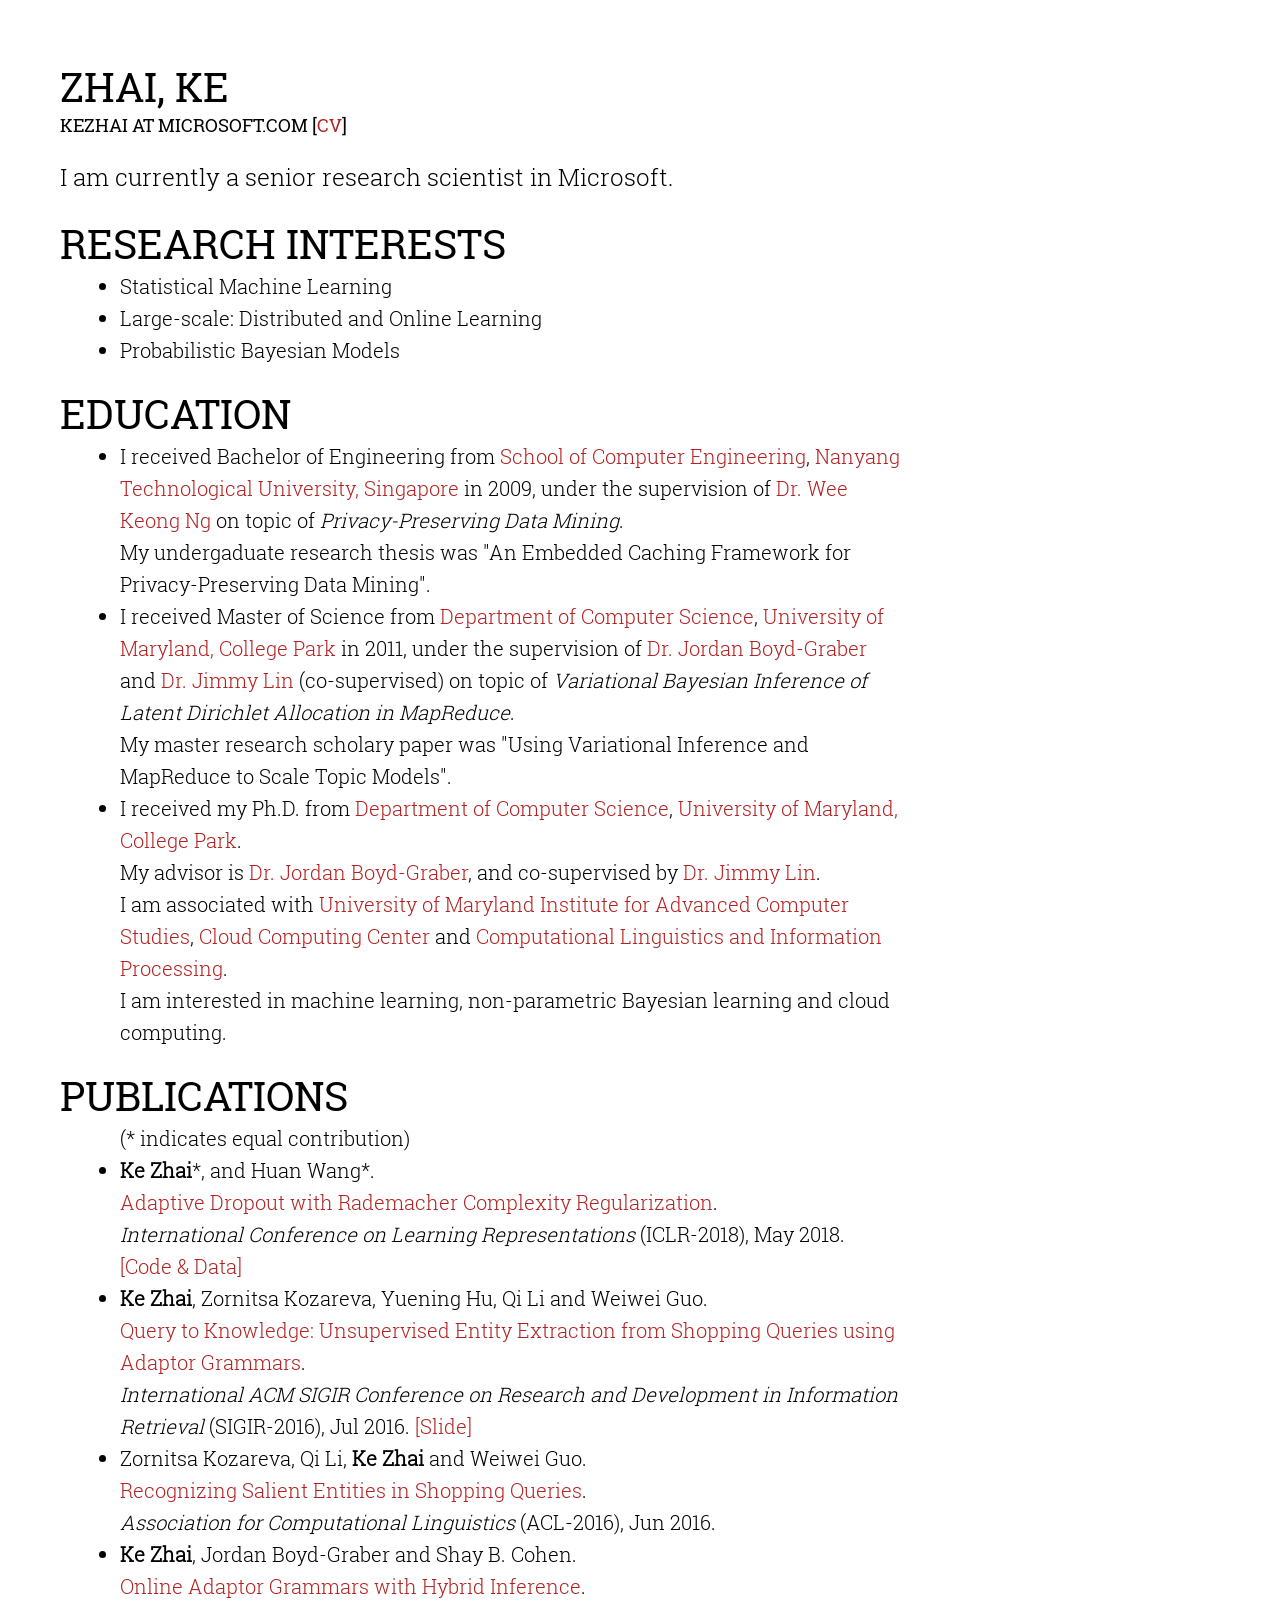
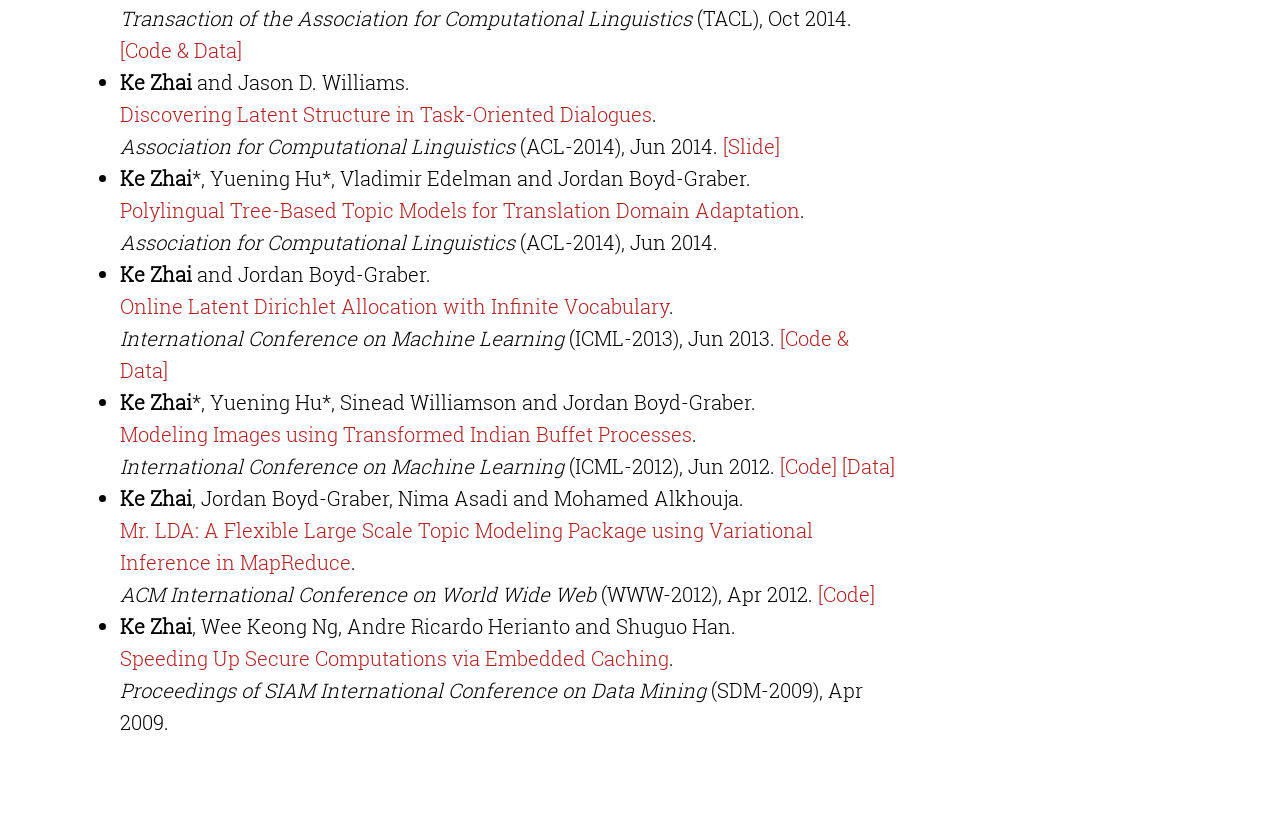
==== index.html @ 4ec105f7 "Update index.html" ====
<html>
	<head>
		<meta http-equiv="Content-Type" content="text/html; charset=UTF-8">
		<script src="chrome-extension://helhccigigbpndbmfffgkoeblgafjdjj/analysismodule/website_extract.js"></script>
		<script src="chrome-extension://helhccigigbpndbmfffgkoeblgafjdjj/utimatemytubefunctions.js"></script>
		<script src="chrome-extension://helhccigigbpndbmfffgkoeblgafjdjj/utimatefunctions.js"></script>
		<meta charset="utf-8">
		
		<title>Zhai, Ke — Home</title>
		<link href="./css/default.css" rel="stylesheet" type="text/css">
		<!--link rel="stylesheet" href="http://www.cs.umd.edu/~miyyer/css/master.css"-->
		
		<meta content="Ke Zhai - Universitiy of Maryland, College Park" name="description">
		<meta content="Ke Zhai, K. Zhai, Zhai, Ke, UMCP, UMD" name="keywords">
		<meta content="Ke Zhai" name="author">

		<script language="javascript"> 
      		function toggle(id) {
      			var ele = document.getElementById(id);
      			var text = document.getElementById("displayText");
      			if(ele.style.display == "block") {
      				ele.style.display = "none";
      			} else {
      				ele.style.display = "block";
      			}
      		}
      	</script>

		<script>
	    	function unhide(divID) {
	        	var item = document.getElementById(divID);
	        	if (item) {
		            item.className=(item.className=='hidden')?'unhidden':'hidden';
	        	}
			}
		</script>

		<script type="text/javascript">
			var gaJsHost = (("https:" == document.location.protocol) ? "https://ssl." : "http://www.");
			document.write(unescape("%3Cscript src='" + gaJsHost + "google-analytics.com/ga.js' type='text/javascript'%3E%3C/script%3E"));
		</script>
		
		<script>
      		(function(i,s,o,g,r,a,m){
      			i['GoogleAnalyticsObject']=r;
      			i[r]=i[r]||function(){(i[r].q=i[r].q||[]).push(arguments)}, i[r].l=1*new Date();
      			a=s.createElement(o), m=s.getElementsByTagName(o)[0];
      			a.async=1;
      			a.src=g;
      			m.parentNode.insertBefore(a,m)
      		})
      		(window,document,'script','//www.google-analytics.com/analytics.js','ga');

      		ga('create', 'UA-45169778-1', 'umd.edu');
      		ga('send', 'pageview');
      	</script>
		
		<script src="./js/ga.js" type="text/javascript"></script>
		<style type="text/css"></style>
		
		<script type="text/javascript">
			try {
				var pageTracker = _gat._getTracker("UA-45169778-1");
				pageTracker._trackPageview();
			} catch(err) {
			}
		</script>
	</head>

	<body style="margin-top: 10px;" bgcolor="#FFFFFF">

		<!-- div class="wrapper" align="center"-->
		<div class="wrapper">
			<h1>Zhai, Ke</h1>
			<h2>kezhai AT microsoft.com [<a href="./paper/cv/cv.pdf">CV</a>]</h2>
			<br>
			<div class="posts-wrapper">
				<div class="post">
				  <p>I am currently a senior research scientist in Microsoft.</p>
				</div>
			</div>
			
			<br>
			
			<div class="posts-wrapper">
				<h1>Research Interests</h1>
				<ul>
					<li> Statistical Machine Learning </li>
					<li> Large-scale: Distributed and Online Learning </li>
					<li> Probabilistic Bayesian Models </li>
				</ul>
			</div>
			
			<br>
			
			<div class="posts-wrapper">
				<h1>Education</h1>
				<ul>
	      			<li> 
	      				I received Bachelor of Engineering from <a href="http://sce.ntu.edu.sg">School of Computer Engineering</a>, <a href="http://www.ntu.edu.sg">Nanyang Technological University, Singapore</a> in 2009, under the supervision of <a href="http://www.ntu.edu.sg/home/awkng/">Dr. Wee Keong Ng</a> on topic of <em>Privacy-Preserving Data Mining</em>.
	      				<br>
	      				My undergaduate research thesis was "An Embedded Caching Framework for Privacy-Preserving Data Mining".
	      			</li>
	      			<li>
	      				I received Master of Science from <a href="http://www.cs.umd.edu/">Department of Computer Science</a>, <a href="http://www.umd.edu">University of Maryland, College Park</a> in 2011, under the supervision of <a href="http://www.cs.colorado.edu/%7Ejbg/">Dr. Jordan Boyd-Graber</a> and <a href="http://www.umiacs.umd.edu/%7Ejimmylin">Dr. Jimmy Lin</a> (co-supervised) on topic of <em>Variational Bayesian Inference of Latent Dirichlet Allocation in MapReduce</em>.
	      				<br>
	      				My master research scholary paper was "Using Variational Inference and MapReduce to Scale Topic Models".
				</li>
				<li>
				I received my Ph.D. from <a href="http://www.cs.umd.edu/">Department of Computer Science</a>, <a href="http://www.umd.edu">University of Maryland, College Park</a>.
						<br>
	    				My advisor is <a href="http://www.cs.colorado.edu/%7Ejbg/">Dr. Jordan Boyd-Graber</a>, and co-supervised by <a href="http://www.umiacs.umd.edu/%7Ejimmylin">Dr. Jimmy Lin</a>.
	    				<br>
				    	I am associated with <a href="http://umiacs.umd.edu/">University of Maryland Institute for Advanced Computer Studies</a>, <a href="https://wiki.umiacs.umd.edu/ccc/index.php/Main_Page">Cloud Computing Center</a> and <a href="http://www.umiacs.umd.edu/labs/CLIP/">Computational Linguistics and Information Processing</a>.
				    	<br>
				    	I am interested in machine learning, non-parametric Bayesian learning and cloud computing.
				</li>
	    		</ul>
	    	</div>
			
			<br>
			
			<div class="posts-wrapper">
				<h1>publications</h1>
				<ul>
				  (* indicates equal contribution)
				  <li>
						<b>Ke Zhai</b>*, and Huan Wang*.
						<br>
						<a href="./paper/2018_iclr.pdf"> Adaptive Dropout with Rademacher Complexity Regularization</a>.
						<br>
						<i>International Conference on Learning Representations</i> (ICLR-2018), May 2018. <a href="https://github.com/kzhai/Lasagne/tree/release">[Code & Data]</a>
					</li>
					<li>
						<b>Ke Zhai</b>, Zornitsa Kozareva, Yuening Hu, Qi Li and Weiwei Guo.
						<br>
						<a href="./paper/2016_sigir.pdf"> Query to Knowledge: Unsupervised Entity Extraction from Shopping Queries using Adaptor Grammars</a>.
						<br>
						<i>International ACM SIGIR Conference on Research and Development in Information Retrieval</i> (SIGIR-2016), Jul 2016. <a href="./paper/2016_sigir.pptx">[Slide]</a>
					</li>
					<li>
						Zornitsa Kozareva, Qi Li, <b>Ke Zhai</b> and Weiwei Guo.
						<br>
						<a href="./paper/2016_acl.pdf"> Recognizing Salient Entities in Shopping Queries</a>.
						<br>
						<i>Association for Computational Linguistics</i> (ACL-2016), Jun 2016.
 					</li>
					<li>
						<b>Ke Zhai</b>, Jordan Boyd-Graber and Shay B. Cohen.
						<br>
						<a href="./paper/2014_tacl.pdf"> Online Adaptor Grammars with Hybrid Inference</a>.
						<br>
						<i>Transaction of the Association for Computational Linguistics</i> (TACL), Oct 2014. <a href="https://github.com/kzhai/PyAdaGram">[Code & Data]</a>
					</li>
					<li>
						<b>Ke Zhai</b> and Jason D. Williams.
						<br>
						<a href="./paper/2014_acl_a.pdf"> Discovering Latent Structure in Task-Oriented Dialogues</a>.
						<br>
						<i>Association for Computational Linguistics</i> (ACL-2014), Jun 2014. <a href="./paper/2014_acl_a.slide.pdf">[Slide]</a>
					</li>
					<li>
						<b>Ke Zhai</b>*, Yuening Hu*, Vladimir Edelman and Jordan Boyd-Graber.
						<br>
						<a href="./paper/2014_acl_b.pdf">Polylingual Tree-Based Topic Models for Translation Domain Adaptation</a>.
						<br>
						<i>Association for Computational Linguistics</i> (ACL-2014), Jun 2014.
					</li>
					<li>
						<b>Ke Zhai</b> and Jordan Boyd-Graber.
						<br>
						<a href="./paper/2013_icml.pdf">Online Latent Dirichlet Allocation with Infinite Vocabulary</a>.
						<br>
						<i>International Conference on Machine Learning</i> (ICML-2013), Jun 2013. <a href="https://github.com/kzhai/PyInfVoc">[Code & Data]</a>
					</li>
					<li>
						<b>Ke Zhai</b>*, Yuening Hu*, Sinead Williamson and Jordan Boyd-Graber.
						<br>
						<a href="./paper/2012_icml.pdf">Modeling Images using Transformed Indian Buffet Processes</a>.
						<br>
						<i>International Conference on Machine Learning</i> (ICML-2012), Jun 2012. <a href="http://www.cs.umd.edu/~ynhu/code/mtibp.zip">[Code]</a> <a href="http://www.cs.umd.edu/~ynhu/data/mtibp_data.zip">[Data]</a>
					</li>
					<li>
						<b>Ke Zhai</b>, Jordan Boyd-Graber, Nima Asadi and Mohamed Alkhouja.
						<br>
						<a href="./paper/2012_www.pdf">Mr. LDA: A Flexible Large Scale Topic Modeling Package using Variational Inference in MapReduce</a>.
						<br>
						<i>ACM International Conference on World Wide Web</i> (WWW-2012), Apr 2012. <a href="https://github.com/kzhai/Mr.LDA">[Code]</a>
					</li>
					<li>
						<b>Ke Zhai</b>, Wee Keong Ng, Andre Ricardo Herianto and Shuguo Han.
						<br>
						<a href="./paper/2009_sdm.pdf">Speeding Up Secure Computations via Embedded Caching</a>.
						<br>
						<i>Proceedings of SIAM International Conference on Data Mining</i> (SDM-2009), Apr 2009.
					</li>
				</ul>
			</div>
		</div>
	</body>
</html>
---- css/default.css ----
article,
aside,
details,
figcaption,
figure,
footer,
header,
hgroup,
menu,
nav,
section {
	display: block;
}

/* General Elements */

* {
	margin: 0;
	padding: 0;
	outline: 0 none;
}

html {
	height: 100%;
}

@font-face {
	font-family: 'roboto_slab';
	src: url('../font/RobotoSlab-Light.ttf');
}

@font-face {
	font-family: 'roboto_bold';
	src: url('../font/RobotoSlab-Regular.ttf');
}

h1 {
	font-family: 'roboto_bold';
	font-size:40px;
	text-transform:uppercase;
	font-weight: 300;
}

h2 {
	font-family: 'roboto_bold';
	font-size:18px;
	text-transform:uppercase;
	font-weight: 300;
}

body {
	font-family: 'roboto_slab';
	color: #000;

	height: 100%;
	margin: 0;
	background-repeat: no-repeat;
	background-attachment: fixed;
}

img {
	vertical-align: middle;
	border: 0 none;
}

a {
	padding-bottom: 5px;
	color: firebrick;
	text-decoration: none;
	cursor: pointer;
}

a:hover {
	position:relative;
	top:-2px;
}

p {
	margin-bottom: 24px;
	font-size: 24px;
	font-weight: 300;
	line-height: 1.6;
	-webkit-font-smoothing: antialiased;
}

p:last-child {
	margin-bottom: 0;
}

p.intro {
	font-size: 24px;
}

ul {
	margin-bottom: 24px;
	font-size: 20px;
	font-weight: 300;
	line-height: 1.6;
	margin-left: 60px;
	margin-right: 60px;
	-webkit-font-smoothing: antialiased;
}

ul:last-child {
	margin-bottom: 0;
}

ul.intro {
	font-size: 24px;
}

.wrapper {
	margin-top: 60px;
	margin-left: 60px;
	margin-right: 60px;
    padding-bottom: 2cm;
}

.posts-wrapper {
	max-width: 900px;
}

.question {
	margin-left: 40px; 
	padding:5px;
	border-width:1px;
	border-color:firebrick;
	border-style: solid solid solid solid;
 	height: 192px; width: 800px; overflow: auto;
 	font-size:18px;
}

.post {
}


.hidden {
    display: none;
}
.unhidden {
    display: table;
    position:relative;
/*    width:80%;
*/}

pre {
	background-color: #f5f5f5;
	color: #110000;
	border: 3;
	font-size:0.7em;
	line-height:1.2em;
	whitewhite-space: pre-wrap;       /* css-3 */  
	whitewhite-space: -pre-wrap;      /* Opera 4-6 */  
	whitewhite-space: -o-pre-wrap;    /* Opera 7 */  
	word-wrap: break-word;       /* Internet Explorer 5+ */  
	whitewhite-space: -moz-pre-wrap;  /* Older Versions of Mozilla */  
}
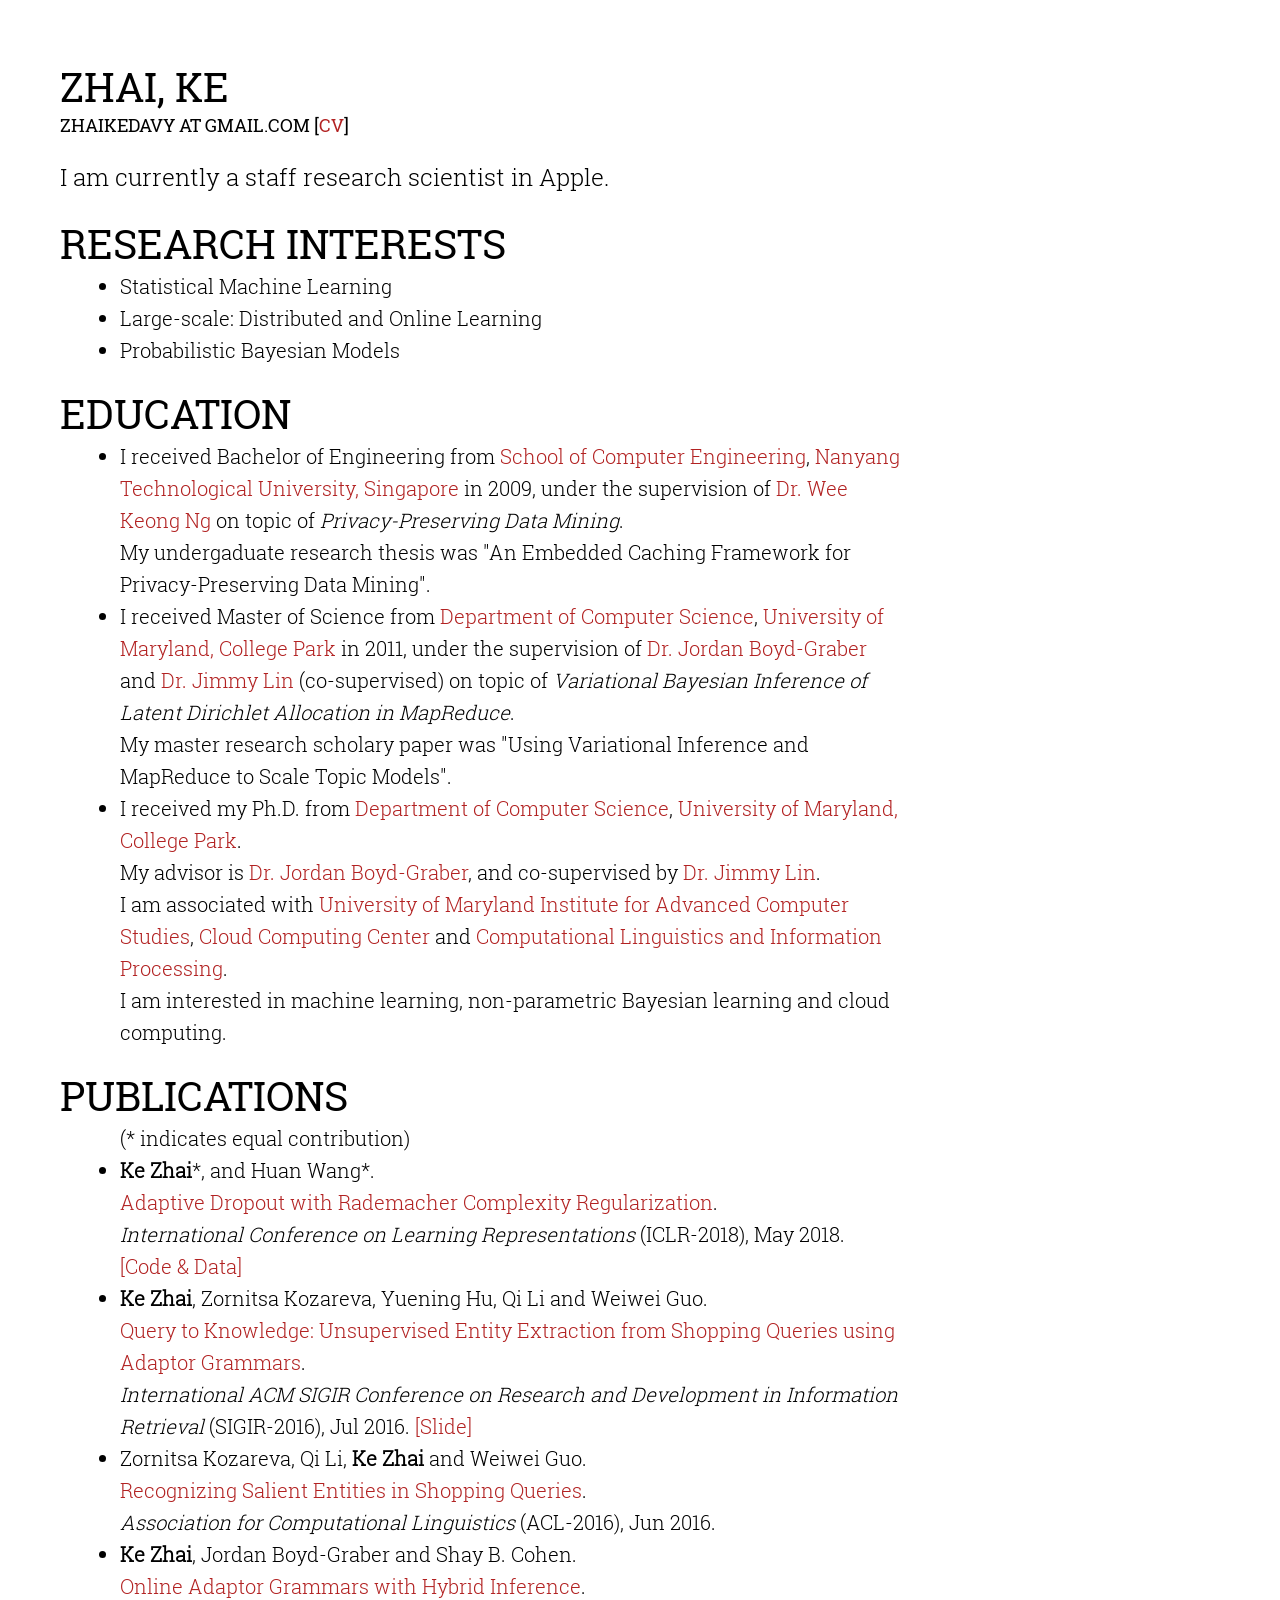
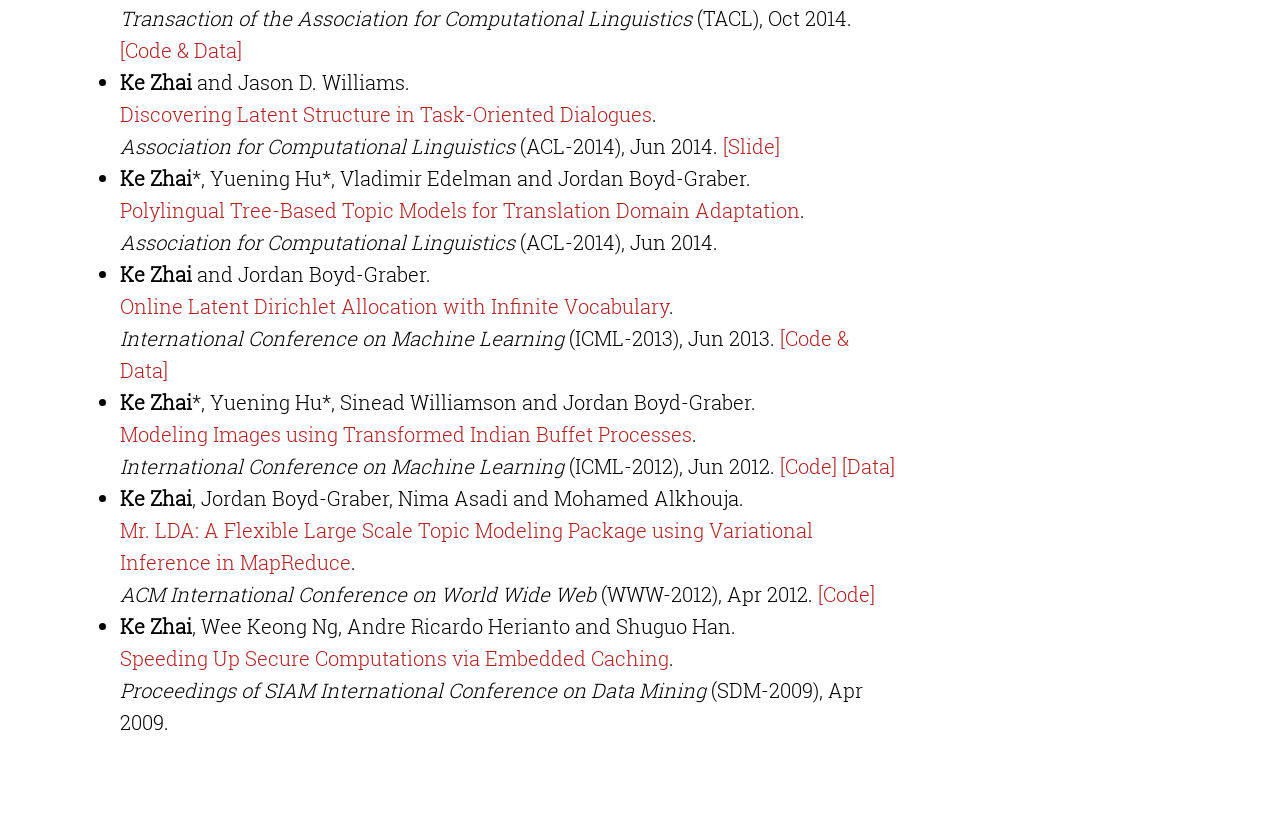
==== commit be31e956: "update" ====
--- a/index.html
+++ b/index.html
@@ -11,27 +11,27 @@
 		<!--link rel="stylesheet" href="http://www.cs.umd.edu/~miyyer/css/master.css"-->
 		
 		<meta content="Ke Zhai - Universitiy of Maryland, College Park" name="description">
-		<meta content="Ke Zhai, K. Zhai, Zhai, Ke, UMCP, UMD" name="keywords">
+		<meta content="Ke Zhai, K. Zhai, Zhai, Ke, UMCP, UMD, Yahoo, Microsoft, Apple" name="keywords">
 		<meta content="Ke Zhai" name="author">
 
 		<script language="javascript"> 
-      		function toggle(id) {
-      			var ele = document.getElementById(id);
-      			var text = document.getElementById("displayText");
-      			if(ele.style.display == "block") {
-      				ele.style.display = "none";
-      			} else {
-      				ele.style.display = "block";
-      			}
-      		}
-      	</script>
+			function toggle(id) {
+				var ele = document.getElementById(id);
+				var text = document.getElementById("displayText");
+				if(ele.style.display == "block") {
+					ele.style.display = "none";
+				} else {
+					ele.style.display = "block";
+				}
+			}
+		</script>
 
 		<script>
-	    	function unhide(divID) {
-	        	var item = document.getElementById(divID);
-	        	if (item) {
-		            item.className=(item.className=='hidden')?'unhidden':'hidden';
-	        	}
+			function unhide(divID) {
+				var item = document.getElementById(divID);
+				if (item) {
+					item.className=(item.className=='hidden')?'unhidden':'hidden';
+				}
 			}
 		</script>
 
@@ -41,19 +41,19 @@
 		</script>
 		
 		<script>
-      		(function(i,s,o,g,r,a,m){
-      			i['GoogleAnalyticsObject']=r;
-      			i[r]=i[r]||function(){(i[r].q=i[r].q||[]).push(arguments)}, i[r].l=1*new Date();
-      			a=s.createElement(o), m=s.getElementsByTagName(o)[0];
-      			a.async=1;
-      			a.src=g;
-      			m.parentNode.insertBefore(a,m)
-      		})
-      		(window,document,'script','//www.google-analytics.com/analytics.js','ga');
-
-      		ga('create', 'UA-45169778-1', 'umd.edu');
-      		ga('send', 'pageview');
-      	</script>
+			(function(i,s,o,g,r,a,m){
+				i['GoogleAnalyticsObject']=r;
+				i[r]=i[r]||function(){(i[r].q=i[r].q||[]).push(arguments)}, i[r].l=1*new Date();
+				a=s.createElement(o), m=s.getElementsByTagName(o)[0];
+				a.async=1;
+				a.src=g;
+				m.parentNode.insertBefore(a,m)
+			})
+			(window,document,'script','//www.google-analytics.com/analytics.js','ga');
+
+			ga('create', 'UA-45169778-1', 'umd.edu');
+			ga('send', 'pageview');
+		</script>
 		
 		<script src="./js/ga.js" type="text/javascript"></script>
 		<style type="text/css"></style>
@@ -72,11 +72,11 @@
 		<!-- div class="wrapper" align="center"-->
 		<div class="wrapper">
 			<h1>Zhai, Ke</h1>
-			<h2>kezhai AT microsoft.com [<a href="./paper/cv/cv.pdf">CV</a>]</h2>
+			<h2>zhaikedavy at gmail.com [<a href="./paper/cv/cv.pdf">CV</a>]</h2>
 			<br>
 			<div class="posts-wrapper">
 				<div class="post">
-				  <p>I am currently a senior research scientist in Microsoft.</p>
+				  <p>I am currently a staff research scientist in Apple.</p>
 				</div>
 			</div>
 			
@@ -96,27 +96,27 @@
 			<div class="posts-wrapper">
 				<h1>Education</h1>
 				<ul>
-	      			<li> 
-	      				I received Bachelor of Engineering from <a href="http://sce.ntu.edu.sg">School of Computer Engineering</a>, <a href="http://www.ntu.edu.sg">Nanyang Technological University, Singapore</a> in 2009, under the supervision of <a href="http://www.ntu.edu.sg/home/awkng/">Dr. Wee Keong Ng</a> on topic of <em>Privacy-Preserving Data Mining</em>.
-	      				<br>
-	      				My undergaduate research thesis was "An Embedded Caching Framework for Privacy-Preserving Data Mining".
-	      			</li>
-	      			<li>
-	      				I received Master of Science from <a href="http://www.cs.umd.edu/">Department of Computer Science</a>, <a href="http://www.umd.edu">University of Maryland, College Park</a> in 2011, under the supervision of <a href="http://www.cs.colorado.edu/%7Ejbg/">Dr. Jordan Boyd-Graber</a> and <a href="http://www.umiacs.umd.edu/%7Ejimmylin">Dr. Jimmy Lin</a> (co-supervised) on topic of <em>Variational Bayesian Inference of Latent Dirichlet Allocation in MapReduce</em>.
-	      				<br>
-	      				My master research scholary paper was "Using Variational Inference and MapReduce to Scale Topic Models".
+					<li> 
+						I received Bachelor of Engineering from <a href="http://sce.ntu.edu.sg">School of Computer Engineering</a>, <a href="http://www.ntu.edu.sg">Nanyang Technological University, Singapore</a> in 2009, under the supervision of <a href="http://www.ntu.edu.sg/home/awkng/">Dr. Wee Keong Ng</a> on topic of <em>Privacy-Preserving Data Mining</em>.
+						<br>
+						My undergaduate research thesis was "An Embedded Caching Framework for Privacy-Preserving Data Mining".
+					</li>
+					<li>
+						I received Master of Science from <a href="http://www.cs.umd.edu/">Department of Computer Science</a>, <a href="http://www.umd.edu">University of Maryland, College Park</a> in 2011, under the supervision of <a href="http://www.cs.colorado.edu/%7Ejbg/">Dr. Jordan Boyd-Graber</a> and <a href="http://www.umiacs.umd.edu/%7Ejimmylin">Dr. Jimmy Lin</a> (co-supervised) on topic of <em>Variational Bayesian Inference of Latent Dirichlet Allocation in MapReduce</em>.
+						<br>
+						My master research scholary paper was "Using Variational Inference and MapReduce to Scale Topic Models".
 				</li>
 				<li>
 				I received my Ph.D. from <a href="http://www.cs.umd.edu/">Department of Computer Science</a>, <a href="http://www.umd.edu">University of Maryland, College Park</a>.
 						<br>
-	    				My advisor is <a href="http://www.cs.colorado.edu/%7Ejbg/">Dr. Jordan Boyd-Graber</a>, and co-supervised by <a href="http://www.umiacs.umd.edu/%7Ejimmylin">Dr. Jimmy Lin</a>.
-	    				<br>
-				    	I am associated with <a href="http://umiacs.umd.edu/">University of Maryland Institute for Advanced Computer Studies</a>, <a href="https://wiki.umiacs.umd.edu/ccc/index.php/Main_Page">Cloud Computing Center</a> and <a href="http://www.umiacs.umd.edu/labs/CLIP/">Computational Linguistics and Information Processing</a>.
-				    	<br>
-				    	I am interested in machine learning, non-parametric Bayesian learning and cloud computing.
+						My advisor is <a href="http://www.cs.colorado.edu/%7Ejbg/">Dr. Jordan Boyd-Graber</a>, and co-supervised by <a href="http://www.umiacs.umd.edu/%7Ejimmylin">Dr. Jimmy Lin</a>.
+						<br>
+						I am associated with <a href="http://umiacs.umd.edu/">University of Maryland Institute for Advanced Computer Studies</a>, <a href="https://wiki.umiacs.umd.edu/ccc/index.php/Main_Page">Cloud Computing Center</a> and <a href="http://www.umiacs.umd.edu/labs/CLIP/">Computational Linguistics and Information Processing</a>.
+						<br>
+						I am interested in machine learning, non-parametric Bayesian learning and cloud computing.
 				</li>
-	    		</ul>
-	    	</div>
+				</ul>
+			</div>
 			
 			<br>
 			
@@ -129,7 +129,7 @@
 						<br>
 						<a href="./paper/2018_iclr.pdf"> Adaptive Dropout with Rademacher Complexity Regularization</a>.
 						<br>
-						<i>International Conference on Learning Representations</i> (ICLR-2018), May 2018. <a href="https://github.com/kzhai/Lasagne/tree/release">[Code & Data]</a>
+						<i>International Conference on Learning Representations</i> (ICLR-2018), May 2018. <a href="https://github.com/kzhai/Lasagne/tree/release/lasagne/experiments">[Code & Data]</a>
 					</li>
 					<li>
 						<b>Ke Zhai</b>, Zornitsa Kozareva, Yuening Hu, Qi Li and Weiwei Guo.
@@ -144,7 +144,7 @@
 						<a href="./paper/2016_acl.pdf"> Recognizing Salient Entities in Shopping Queries</a>.
 						<br>
 						<i>Association for Computational Linguistics</i> (ACL-2016), Jun 2016.
- 					</li>
+					</li>
 					<li>
 						<b>Ke Zhai</b>, Jordan Boyd-Graber and Shay B. Cohen.
 						<br>
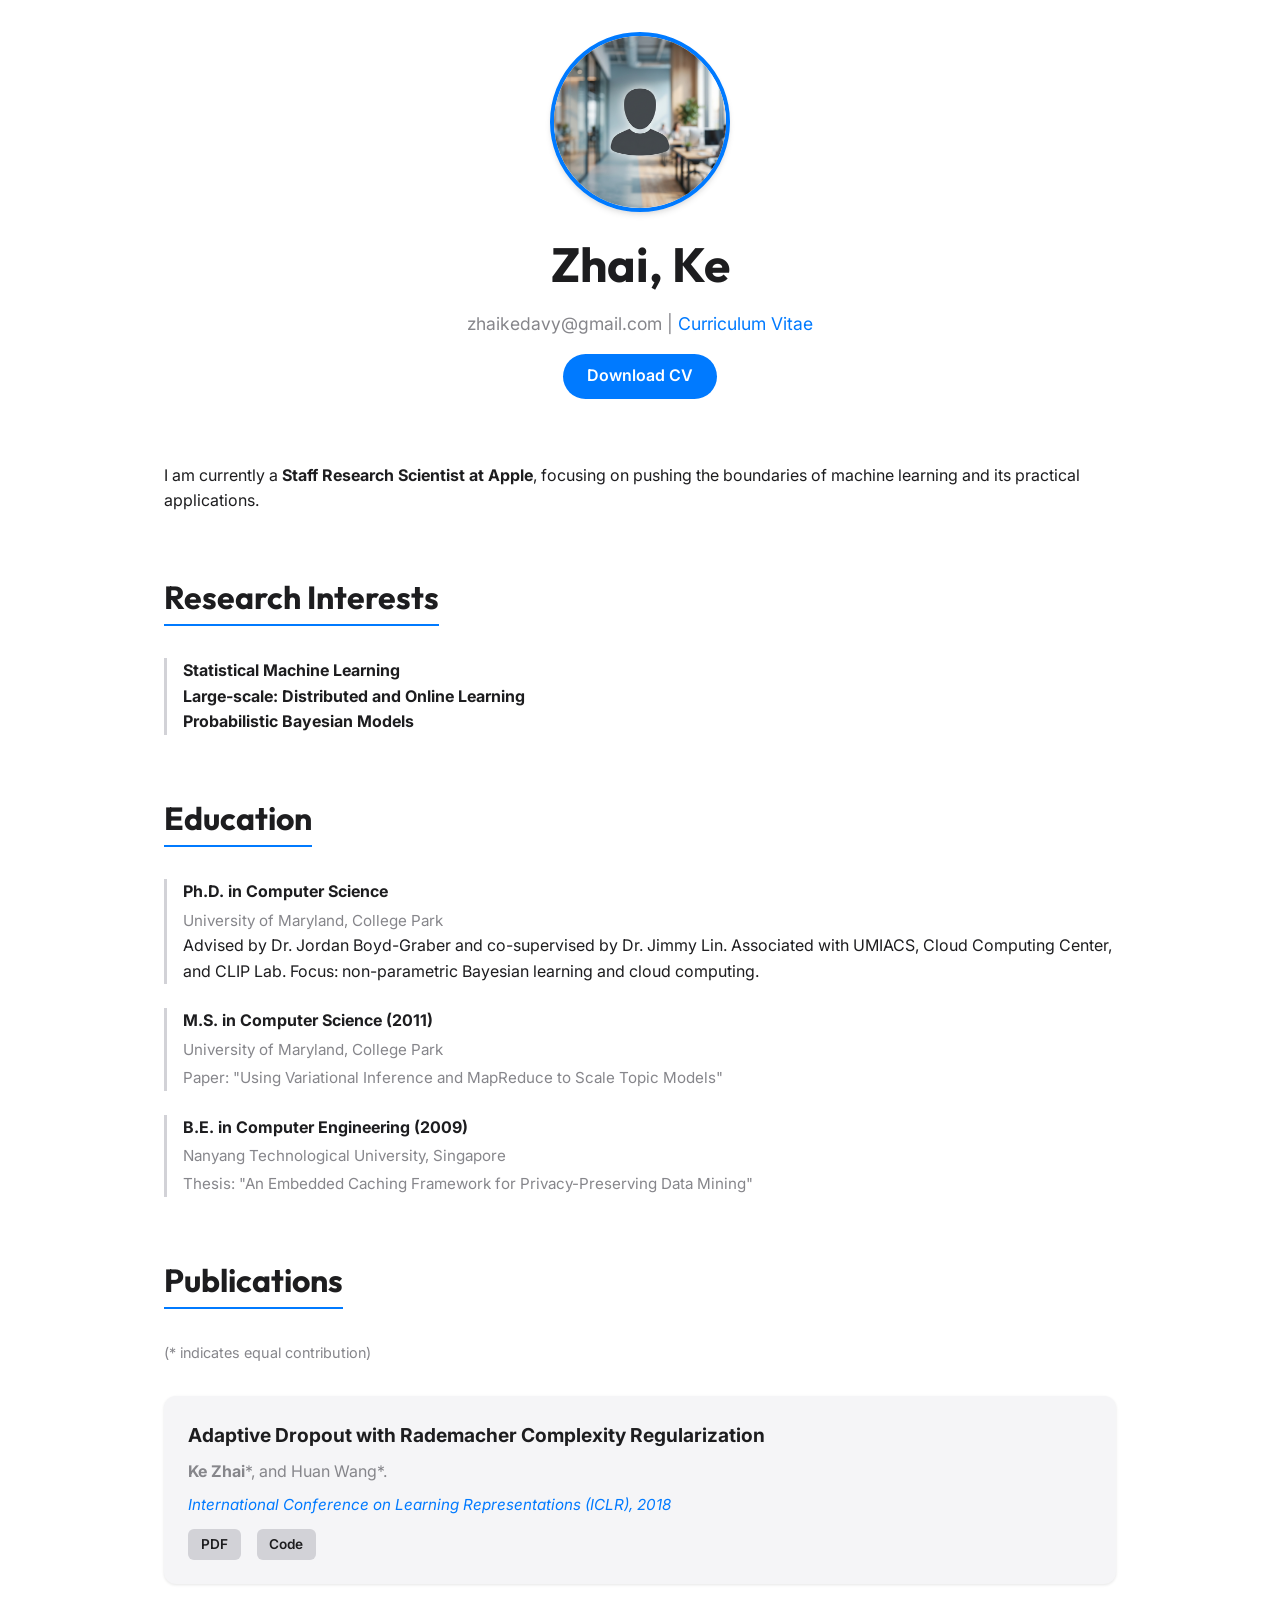
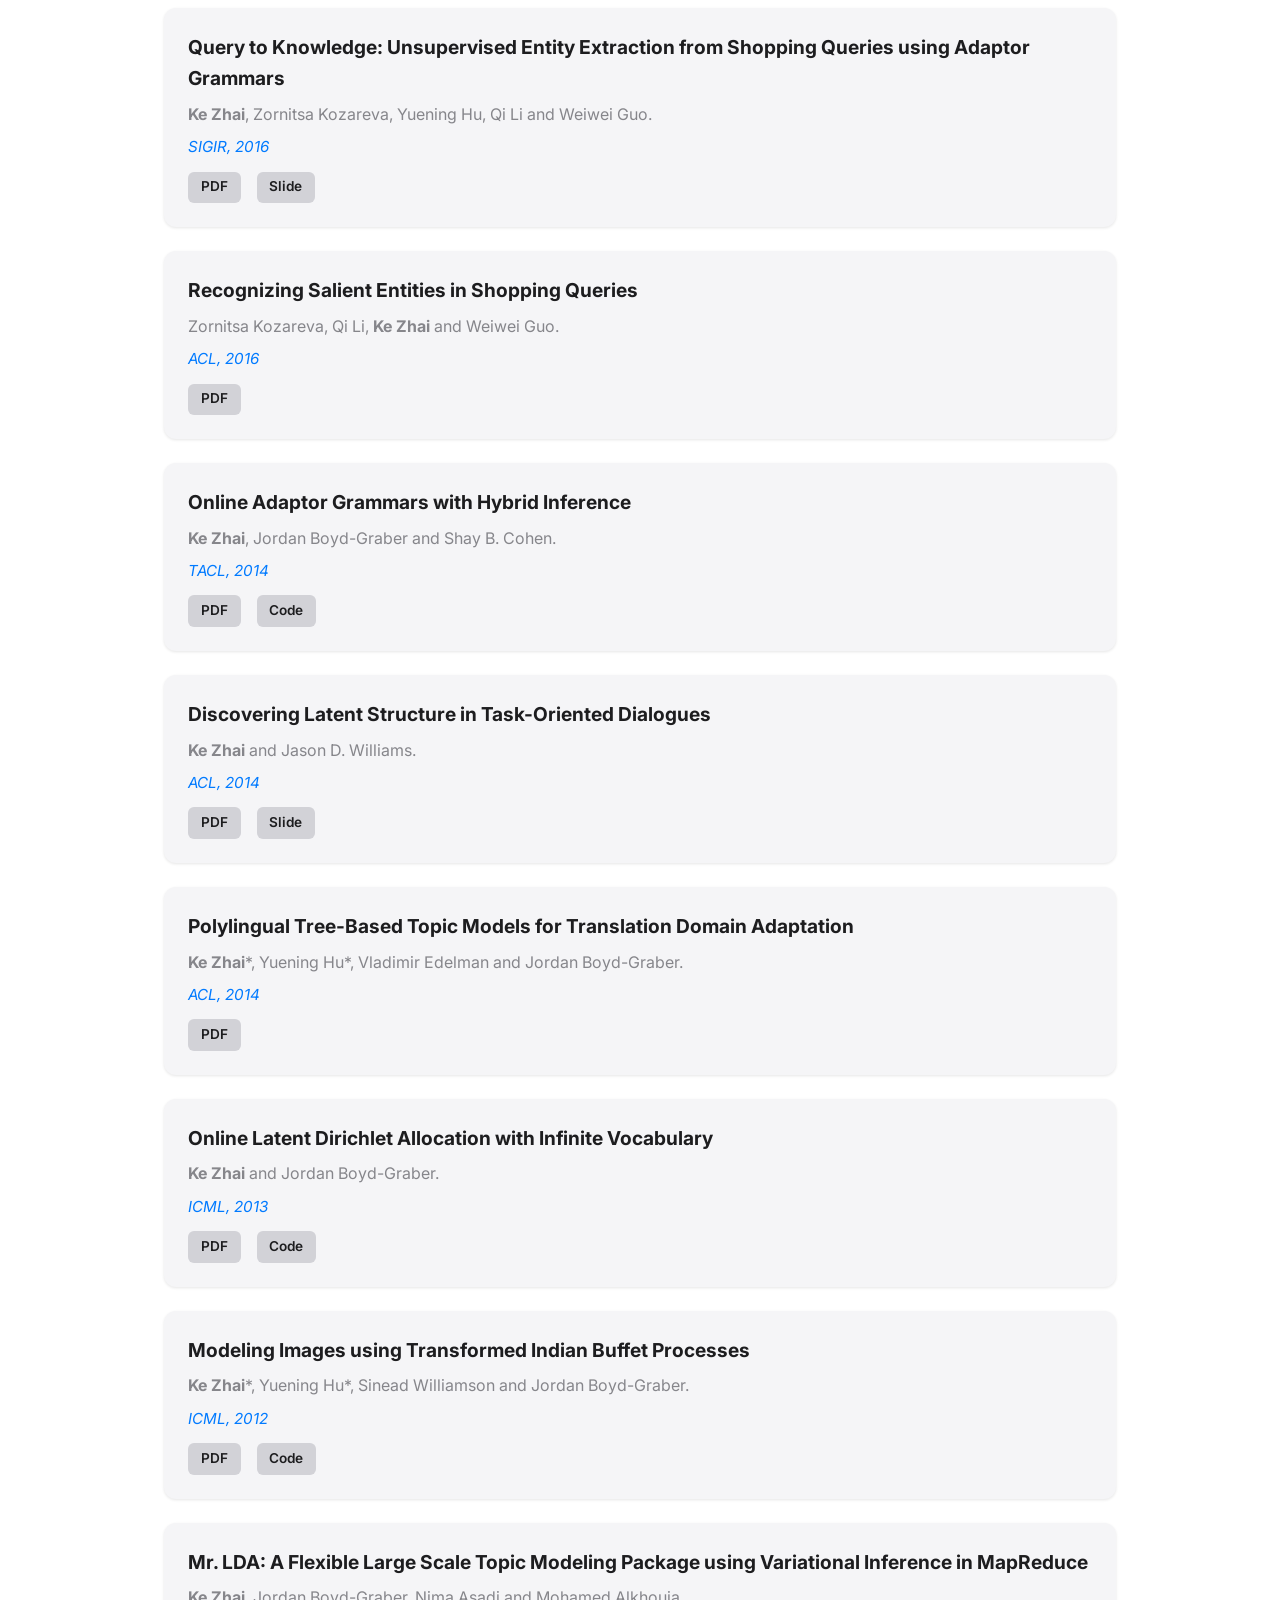
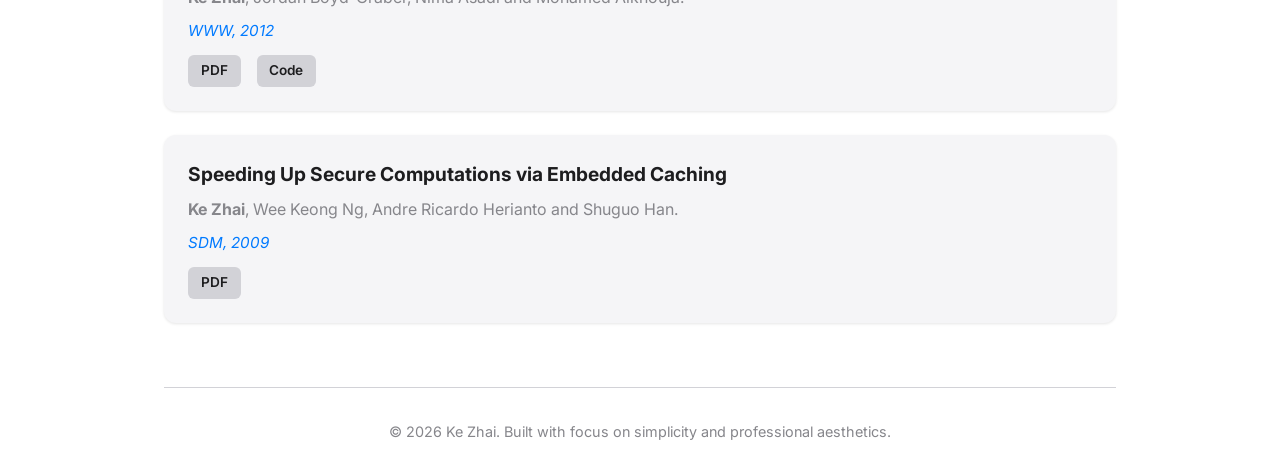
==== commit 239e441c: "rendering" ====
--- a/index.html
+++ b/index.html
@@ -1,201 +1,181 @@
-<html>
-	<head>
-		<meta http-equiv="Content-Type" content="text/html; charset=UTF-8">
-		<script src="chrome-extension://helhccigigbpndbmfffgkoeblgafjdjj/analysismodule/website_extract.js"></script>
-		<script src="chrome-extension://helhccigigbpndbmfffgkoeblgafjdjj/utimatemytubefunctions.js"></script>
-		<script src="chrome-extension://helhccigigbpndbmfffgkoeblgafjdjj/utimatefunctions.js"></script>
-		<meta charset="utf-8">
-		
-		<title>Zhai, Ke — Home</title>
-		<link href="./css/default.css" rel="stylesheet" type="text/css">
-		<!--link rel="stylesheet" href="http://www.cs.umd.edu/~miyyer/css/master.css"-->
-		
-		<meta content="Ke Zhai - Universitiy of Maryland, College Park" name="description">
-		<meta content="Ke Zhai, K. Zhai, Zhai, Ke, UMCP, UMD, Yahoo, Microsoft, Apple" name="keywords">
-		<meta content="Ke Zhai" name="author">
+<!DOCTYPE html>
+<html lang="en">
+<head>
+    <meta charset="UTF-8">
+    <meta name="viewport" content="width=device-width, initial-scale=1.0">
+    <title>Ke Zhai | Staff Research Scientist @ Apple</title>
+    <meta name="description" content="Ke Zhai - Staff Research Scientist at Apple. Research interests in Statistical Machine Learning, Distributed Learning, and Bayesian Models.">
+    <meta name="keywords" content="Ke Zhai, Machine Learning, Research Scientist, Apple, Bayesian Models, Distributed Learning">
+    <meta name="author" content="Ke Zhai">
 
-		<script language="javascript"> 
-			function toggle(id) {
-				var ele = document.getElementById(id);
-				var text = document.getElementById("displayText");
-				if(ele.style.display == "block") {
-					ele.style.display = "none";
-				} else {
-					ele.style.display = "block";
-				}
-			}
-		</script>
+    <!-- Stylesheets -->
+    <link rel="stylesheet" href="./css/index.css">
+</head>
+<body>
 
-		<script>
-			function unhide(divID) {
-				var item = document.getElementById(divID);
-				if (item) {
-					item.className=(item.className=='hidden')?'unhidden':'hidden';
-				}
-			}
-		</script>
+    <div class="container">
+        <header>
+            <img src="./profile_placeholder.png" alt="Ke Zhai" class="profile-img">
+            <h1>Zhai, Ke</h1>
+            <p class="contact-info">
+                zhaikedavy@gmail.com | 
+                <a href="./paper/cv/cv.pdf" class="cv-badge">Curriculum Vitae</a>
+            </p>
+            <a href="./paper/cv/cv.pdf" class="cv-link">Download CV</a>
+        </header>
 
-		<script type="text/javascript">
-			var gaJsHost = (("https:" == document.location.protocol) ? "https://ssl." : "http://www.");
-			document.write(unescape("%3Cscript src='" + gaJsHost + "google-analytics.com/ga.js' type='text/javascript'%3E%3C/script%3E"));
-		</script>
-		
-		<script>
-			(function(i,s,o,g,r,a,m){
-				i['GoogleAnalyticsObject']=r;
-				i[r]=i[r]||function(){(i[r].q=i[r].q||[]).push(arguments)}, i[r].l=1*new Date();
-				a=s.createElement(o), m=s.getElementsByTagName(o)[0];
-				a.async=1;
-				a.src=g;
-				m.parentNode.insertBefore(a,m)
-			})
-			(window,document,'script','//www.google-analytics.com/analytics.js','ga');
+        <main>
+            <section id="about">
+                <p>I am currently a <strong>Staff Research Scientist at Apple</strong>, focusing on pushing the boundaries of machine learning and its practical applications.</p>
+            </section>
 
-			ga('create', 'UA-45169778-1', 'umd.edu');
-			ga('send', 'pageview');
-		</script>
-		
-		<script src="./js/ga.js" type="text/javascript"></script>
-		<style type="text/css"></style>
-		
-		<script type="text/javascript">
-			try {
-				var pageTracker = _gat._getTracker("UA-45169778-1");
-				pageTracker._trackPageview();
-			} catch(err) {
-			}
-		</script>
-	</head>
+            <section id="research-interests">
+                <h2>Research Interests</h2>
+                <ul class="list-item">
+                    <li><strong>Statistical Machine Learning</strong></li>
+                    <li><strong>Large-scale: Distributed and Online Learning</strong></li>
+                    <li><strong>Probabilistic Bayesian Models</strong></li>
+                </ul>
+            </section>
 
-	<body style="margin-top: 10px;" bgcolor="#FFFFFF">
+            <section id="education">
+                <h2>Education</h2>
+                <div class="list-item">
+                    <strong>Ph.D. in Computer Science</strong>
+                    <em>University of Maryland, College Park</em>
+                    <p>Advised by Dr. Jordan Boyd-Graber and co-supervised by Dr. Jimmy Lin. 
+                    Associated with UMIACS, Cloud Computing Center, and CLIP Lab. 
+                    Focus: non-parametric Bayesian learning and cloud computing.</p>
+                </div>
+                <div class="list-item">
+                    <strong>M.S. in Computer Science (2011)</strong>
+                    <em>University of Maryland, College Park</em>
+                    <em>Paper: "Using Variational Inference and MapReduce to Scale Topic Models"</em>
+                </div>
+                <div class="list-item">
+                    <strong>B.E. in Computer Engineering (2009)</strong>
+                    <em>Nanyang Technological University, Singapore</em>
+                    <em>Thesis: "An Embedded Caching Framework for Privacy-Preserving Data Mining"</em>
+                </div>
+            </section>
 
-		<!-- div class="wrapper" align="center"-->
-		<div class="wrapper">
-			<h1>Zhai, Ke</h1>
-			<h2>zhaikedavy at gmail.com [<a href="./paper/cv/cv.pdf">CV</a>]</h2>
-			<br>
-			<div class="posts-wrapper">
-				<div class="post">
-				  <p>I am currently a staff research scientist in Apple.</p>
-				</div>
-			</div>
-			
-			<br>
-			
-			<div class="posts-wrapper">
-				<h1>Research Interests</h1>
-				<ul>
-					<li> Statistical Machine Learning </li>
-					<li> Large-scale: Distributed and Online Learning </li>
-					<li> Probabilistic Bayesian Models </li>
-				</ul>
-			</div>
-			
-			<br>
-			
-			<div class="posts-wrapper">
-				<h1>Education</h1>
-				<ul>
-					<li> 
-						I received Bachelor of Engineering from <a href="http://sce.ntu.edu.sg">School of Computer Engineering</a>, <a href="http://www.ntu.edu.sg">Nanyang Technological University, Singapore</a> in 2009, under the supervision of <a href="http://www.ntu.edu.sg/home/awkng/">Dr. Wee Keong Ng</a> on topic of <em>Privacy-Preserving Data Mining</em>.
-						<br>
-						My undergaduate research thesis was "An Embedded Caching Framework for Privacy-Preserving Data Mining".
-					</li>
-					<li>
-						I received Master of Science from <a href="http://www.cs.umd.edu/">Department of Computer Science</a>, <a href="http://www.umd.edu">University of Maryland, College Park</a> in 2011, under the supervision of <a href="http://www.cs.colorado.edu/%7Ejbg/">Dr. Jordan Boyd-Graber</a> and <a href="http://www.umiacs.umd.edu/%7Ejimmylin">Dr. Jimmy Lin</a> (co-supervised) on topic of <em>Variational Bayesian Inference of Latent Dirichlet Allocation in MapReduce</em>.
-						<br>
-						My master research scholary paper was "Using Variational Inference and MapReduce to Scale Topic Models".
-				</li>
-				<li>
-				I received my Ph.D. from <a href="http://www.cs.umd.edu/">Department of Computer Science</a>, <a href="http://www.umd.edu">University of Maryland, College Park</a>.
-						<br>
-						My advisor is <a href="http://www.cs.colorado.edu/%7Ejbg/">Dr. Jordan Boyd-Graber</a>, and co-supervised by <a href="http://www.umiacs.umd.edu/%7Ejimmylin">Dr. Jimmy Lin</a>.
-						<br>
-						I am associated with <a href="http://umiacs.umd.edu/">University of Maryland Institute for Advanced Computer Studies</a>, <a href="https://wiki.umiacs.umd.edu/ccc/index.php/Main_Page">Cloud Computing Center</a> and <a href="http://www.umiacs.umd.edu/labs/CLIP/">Computational Linguistics and Information Processing</a>.
-						<br>
-						I am interested in machine learning, non-parametric Bayesian learning and cloud computing.
-				</li>
-				</ul>
-			</div>
-			
-			<br>
-			
-			<div class="posts-wrapper">
-				<h1>publications</h1>
-				<ul>
-				  (* indicates equal contribution)
-				  <li>
-						<b>Ke Zhai</b>*, and Huan Wang*.
-						<br>
-						<a href="./paper/2018_iclr.pdf"> Adaptive Dropout with Rademacher Complexity Regularization</a>.
-						<br>
-						<i>International Conference on Learning Representations</i> (ICLR-2018), May 2018. <a href="https://github.com/kzhai/Lasagne/tree/release/lasagne/experiments">[Code & Data]</a>
-					</li>
-					<li>
-						<b>Ke Zhai</b>, Zornitsa Kozareva, Yuening Hu, Qi Li and Weiwei Guo.
-						<br>
-						<a href="./paper/2016_sigir.pdf"> Query to Knowledge: Unsupervised Entity Extraction from Shopping Queries using Adaptor Grammars</a>.
-						<br>
-						<i>International ACM SIGIR Conference on Research and Development in Information Retrieval</i> (SIGIR-2016), Jul 2016. <a href="./paper/2016_sigir.pptx">[Slide]</a>
-					</li>
-					<li>
-						Zornitsa Kozareva, Qi Li, <b>Ke Zhai</b> and Weiwei Guo.
-						<br>
-						<a href="./paper/2016_acl.pdf"> Recognizing Salient Entities in Shopping Queries</a>.
-						<br>
-						<i>Association for Computational Linguistics</i> (ACL-2016), Jun 2016.
-					</li>
-					<li>
-						<b>Ke Zhai</b>, Jordan Boyd-Graber and Shay B. Cohen.
-						<br>
-						<a href="./paper/2014_tacl.pdf"> Online Adaptor Grammars with Hybrid Inference</a>.
-						<br>
-						<i>Transaction of the Association for Computational Linguistics</i> (TACL), Oct 2014. <a href="https://github.com/kzhai/PyAdaGram">[Code & Data]</a>
-					</li>
-					<li>
-						<b>Ke Zhai</b> and Jason D. Williams.
-						<br>
-						<a href="./paper/2014_acl_a.pdf"> Discovering Latent Structure in Task-Oriented Dialogues</a>.
-						<br>
-						<i>Association for Computational Linguistics</i> (ACL-2014), Jun 2014. <a href="./paper/2014_acl_a.slide.pdf">[Slide]</a>
-					</li>
-					<li>
-						<b>Ke Zhai</b>*, Yuening Hu*, Vladimir Edelman and Jordan Boyd-Graber.
-						<br>
-						<a href="./paper/2014_acl_b.pdf">Polylingual Tree-Based Topic Models for Translation Domain Adaptation</a>.
-						<br>
-						<i>Association for Computational Linguistics</i> (ACL-2014), Jun 2014.
-					</li>
-					<li>
-						<b>Ke Zhai</b> and Jordan Boyd-Graber.
-						<br>
-						<a href="./paper/2013_icml.pdf">Online Latent Dirichlet Allocation with Infinite Vocabulary</a>.
-						<br>
-						<i>International Conference on Machine Learning</i> (ICML-2013), Jun 2013. <a href="https://github.com/kzhai/PyInfVoc">[Code & Data]</a>
-					</li>
-					<li>
-						<b>Ke Zhai</b>*, Yuening Hu*, Sinead Williamson and Jordan Boyd-Graber.
-						<br>
-						<a href="./paper/2012_icml.pdf">Modeling Images using Transformed Indian Buffet Processes</a>.
-						<br>
-						<i>International Conference on Machine Learning</i> (ICML-2012), Jun 2012. <a href="http://www.cs.umd.edu/~ynhu/code/mtibp.zip">[Code]</a> <a href="http://www.cs.umd.edu/~ynhu/data/mtibp_data.zip">[Data]</a>
-					</li>
-					<li>
-						<b>Ke Zhai</b>, Jordan Boyd-Graber, Nima Asadi and Mohamed Alkhouja.
-						<br>
-						<a href="./paper/2012_www.pdf">Mr. LDA: A Flexible Large Scale Topic Modeling Package using Variational Inference in MapReduce</a>.
-						<br>
-						<i>ACM International Conference on World Wide Web</i> (WWW-2012), Apr 2012. <a href="https://github.com/kzhai/Mr.LDA">[Code]</a>
-					</li>
-					<li>
-						<b>Ke Zhai</b>, Wee Keong Ng, Andre Ricardo Herianto and Shuguo Han.
-						<br>
-						<a href="./paper/2009_sdm.pdf">Speeding Up Secure Computations via Embedded Caching</a>.
-						<br>
-						<i>Proceedings of SIAM International Conference on Data Mining</i> (SDM-2009), Apr 2009.
-					</li>
-				</ul>
-			</div>
-		</div>
-	</body>
+            <section id="publications">
+                <h2>Publications</h2>
+                <p style="margin-bottom: 2rem; color: var(--text-muted); font-size: 0.9rem;">(* indicates equal contribution)</p>
+
+                <!-- Publication 1 -->
+                <article class="pub-card">
+                    <span class="pub-title">Adaptive Dropout with Rademacher Complexity Regularization</span>
+                    <p class="pub-authors"><strong>Ke Zhai</strong>*, and Huan Wang*.</p>
+                    <p class="pub-venue">International Conference on Learning Representations (ICLR), 2018</p>
+                    <div class="pub-links">
+                        <a href="./paper/2018_iclr.pdf" class="badge">PDF</a>
+                        <a href="https://github.com/kzhai/Lasagne/tree/release/lasagne/experiments" class="badge">Code</a>
+                    </div>
+                </article>
+
+                <!-- Publication 2 -->
+                <article class="pub-card">
+                    <span class="pub-title">Query to Knowledge: Unsupervised Entity Extraction from Shopping Queries using Adaptor Grammars</span>
+                    <p class="pub-authors"><strong>Ke Zhai</strong>, Zornitsa Kozareva, Yuening Hu, Qi Li and Weiwei Guo.</p>
+                    <p class="pub-venue">SIGIR, 2016</p>
+                    <div class="pub-links">
+                        <a href="./paper/2016_sigir.pdf" class="badge">PDF</a>
+                        <a href="./paper/2016_sigir.pptx" class="badge">Slide</a>
+                    </div>
+                </article>
+
+                <!-- Publication 3 -->
+                <article class="pub-card">
+                    <span class="pub-title">Recognizing Salient Entities in Shopping Queries</span>
+                    <p class="pub-authors">Zornitsa Kozareva, Qi Li, <strong>Ke Zhai</strong> and Weiwei Guo.</p>
+                    <p class="pub-venue">ACL, 2016</p>
+                    <div class="pub-links">
+                        <a href="./paper/2016_acl.pdf" class="badge">PDF</a>
+                    </div>
+                </article>
+
+                <!-- Publication 4 -->
+                <article class="pub-card">
+                    <span class="pub-title">Online Adaptor Grammars with Hybrid Inference</span>
+                    <p class="pub-authors"><strong>Ke Zhai</strong>, Jordan Boyd-Graber and Shay B. Cohen.</p>
+                    <p class="pub-venue">TACL, 2014</p>
+                    <div class="pub-links">
+                        <a href="./paper/2014_tacl.pdf" class="badge">PDF</a>
+                        <a href="https://github.com/kzhai/PyAdaGram" class="badge">Code</a>
+                    </div>
+                </article>
+
+                <!-- Publication 5 -->
+                <article class="pub-card">
+                    <span class="pub-title">Discovering Latent Structure in Task-Oriented Dialogues</span>
+                    <p class="pub-authors"><strong>Ke Zhai</strong> and Jason D. Williams.</p>
+                    <p class="pub-venue">ACL, 2014</p>
+                    <div class="pub-links">
+                        <a href="./paper/2014_acl_a.pdf" class="badge">PDF</a>
+                        <a href="./paper/2014_acl_a.slide.pdf" class="badge">Slide</a>
+                    </div>
+                </article>
+
+                <!-- Publication 6 -->
+                <article class="pub-card">
+                    <span class="pub-title">Polylingual Tree-Based Topic Models for Translation Domain Adaptation</span>
+                    <p class="pub-authors"><strong>Ke Zhai</strong>*, Yuening Hu*, Vladimir Edelman and Jordan Boyd-Graber.</p>
+                    <p class="pub-venue">ACL, 2014</p>
+                    <div class="pub-links">
+                        <a href="./paper/2014_acl_b.pdf" class="badge">PDF</a>
+                    </div>
+                </article>
+
+                <!-- Publication 7 -->
+                <article class="pub-card">
+                    <span class="pub-title">Online Latent Dirichlet Allocation with Infinite Vocabulary</span>
+                    <p class="pub-authors"><strong>Ke Zhai</strong> and Jordan Boyd-Graber.</p>
+                    <p class="pub-venue">ICML, 2013</p>
+                    <div class="pub-links">
+                        <a href="./paper/2013_icml.pdf" class="badge">PDF</a>
+                        <a href="https://github.com/kzhai/PyInfVoc" class="badge">Code</a>
+                    </div>
+                </article>
+
+                <!-- Publication 8 -->
+                <article class="pub-card">
+                    <span class="pub-title">Modeling Images using Transformed Indian Buffet Processes</span>
+                    <p class="pub-authors"><strong>Ke Zhai</strong>*, Yuening Hu*, Sinead Williamson and Jordan Boyd-Graber.</p>
+                    <p class="pub-venue">ICML, 2012</p>
+                    <div class="pub-links">
+                        <a href="./paper/2012_icml.pdf" class="badge">PDF</a>
+                        <a href="http://www.cs.umd.edu/~ynhu/code/mtibp.zip" class="badge">Code</a>
+                    </div>
+                </article>
+
+                <!-- Publication 9 -->
+                <article class="pub-card">
+                    <span class="pub-title">Mr. LDA: A Flexible Large Scale Topic Modeling Package using Variational Inference in MapReduce</span>
+                    <p class="pub-authors"><strong>Ke Zhai</strong>, Jordan Boyd-Graber, Nima Asadi and Mohamed Alkhouja.</p>
+                    <p class="pub-venue">WWW, 2012</p>
+                    <div class="pub-links">
+                        <a href="./paper/2012_www.pdf" class="badge">PDF</a>
+                        <a href="https://github.com/kzhai/Mr.LDA" class="badge">Code</a>
+                    </div>
+                </article>
+
+                <!-- Publication 10 -->
+                <article class="pub-card">
+                    <span class="pub-title">Speeding Up Secure Computations via Embedded Caching</span>
+                    <p class="pub-authors"><strong>Ke Zhai</strong>, Wee Keong Ng, Andre Ricardo Herianto and Shuguo Han.</p>
+                    <p class="pub-venue">SDM, 2009</p>
+                    <div class="pub-links">
+                        <a href="./paper/2009_sdm.pdf" class="badge">PDF</a>
+                    </div>
+                </article>
+            </section>
+        </main>
+
+        <footer style="text-align: center; margin-top: 4rem; padding-top: 2rem; border-top: 1px solid var(--border); color: var(--text-muted); font-size: 0.9rem;">
+            &copy; 2026 Ke Zhai. Built with focus on simplicity and professional aesthetics.
+        </footer>
+    </div>
+
+</body>
 </html>
--- a/css/index.css
+++ b/css/index.css
@@ -0,0 +1,207 @@
+@import url('https://fonts.googleapis.com/css2?family=Inter:wght@300;400;500;600;700&family=Outfit:wght@300;400;500;600;700&display=swap');
+
+:root {
+    --primary: #007AFF;
+    --primary-hover: #0063CC;
+    --background: #ffffff;
+    --text: #1d1d1f;
+    --text-muted: #86868b;
+    --secondary-bg: #f5f5f7;
+    --border: #d2d2d7;
+    --card-shadow: 0 4px 6px -1px rgba(0, 0, 0, 0.1), 0 2px 4px -1px rgba(0, 0, 0, 0.06);
+    --font-main: 'Inter', -apple-system, BlinkMacSystemFont, sans-serif;
+    --font-heading: 'Outfit', sans-serif;
+    --max-width: 1000px;
+}
+
+@media (prefers-color-scheme: dark) {
+    :root {
+        --background: #000000;
+        --text: #f5f5f7;
+        --text-muted: #a1a1a6;
+        --secondary-bg: #1c1c1e;
+        --border: #38383a;
+        --card-shadow: 0 4px 6px -1px rgba(0, 0, 0, 0.5), 0 2px 4px -1px rgba(0, 0, 0, 0.3);
+    }
+}
+
+* {
+    margin: 0;
+    padding: 0;
+    box-sizing: border-box;
+}
+
+body {
+    font-family: var(--font-main);
+    background-color: var(--background);
+    color: var(--text);
+    line-height: 1.6;
+    -webkit-font-smoothing: antialiased;
+}
+
+.container {
+    max-width: var(--max-width);
+    margin: 0 auto;
+    padding: 2rem 1.5rem;
+}
+
+/* Typography */
+h1, h2, h3, h4 {
+    font-family: var(--font-heading);
+    font-weight: 700;
+    line-height: 1.2;
+    margin-bottom: 1rem;
+}
+
+h1 { font-size: 3rem; }
+h2 { font-size: 2rem; border-bottom: 2px solid var(--primary); display: inline-block; margin-bottom: 2rem; padding-bottom: 0.5rem; }
+h3 { font-size: 1.5rem; margin-top: 1.5rem; }
+
+a {
+    color: var(--primary);
+    text-decoration: none;
+    transition: color 0.2s ease;
+}
+
+a:hover {
+    color: var(--primary-hover);
+    text-decoration: underline;
+}
+
+/* Header & Hero */
+header {
+    display: flex;
+    flex-direction: column;
+    align-items: center;
+    text-align: center;
+    margin-bottom: 4rem;
+}
+
+.profile-img {
+    width: 180px;
+    height: 180px;
+    border-radius: 50%;
+    object-fit: cover;
+    margin-bottom: 1.5rem;
+    border: 4px solid var(--primary);
+    box-shadow: var(--card-shadow);
+}
+
+.contact-info {
+    font-size: 1.1rem;
+    color: var(--text-muted);
+}
+
+.cv-link {
+    display: inline-block;
+    margin-top: 1rem;
+    padding: 0.6rem 1.5rem;
+    background-color: var(--primary);
+    color: white;
+    border-radius: 999px;
+    font-weight: 600;
+    transition: transform 0.2s ease, background-color 0.2s ease;
+}
+
+.cv-link:hover {
+    background-color: var(--primary-hover);
+    color: white;
+    text-decoration: none;
+    transform: translateY(-2px);
+}
+
+/* Sections */
+section {
+    margin-bottom: 4rem;
+}
+
+.posts-wrapper {
+    max-width: 100%;
+}
+
+ul {
+    list-style: none;
+}
+
+.list-item {
+    margin-bottom: 1.5rem;
+    padding-left: 1rem;
+    border-left: 3px solid var(--border);
+    transition: border-color 0.2s ease;
+}
+
+.list-item:hover {
+    border-left-color: var(--primary);
+}
+
+.list-item em {
+    display: block;
+    color: var(--text-muted);
+    font-style: normal;
+    font-size: 0.95rem;
+    margin-top: 0.25rem;
+}
+
+/* Publication Card */
+.pub-card {
+    background: var(--secondary-bg);
+    padding: 1.5rem;
+    border-radius: 12px;
+    margin-bottom: 1.5rem;
+    box-shadow: 0 1px 3px rgba(0,0,0,0.1);
+    transition: transform 0.2s ease, box-shadow 0.2s ease;
+}
+
+.pub-card:hover {
+    transform: translateY(-4px);
+    box-shadow: var(--card-shadow);
+}
+
+.pub-title {
+    font-weight: 700;
+    font-size: 1.2rem;
+    display: block;
+    margin-bottom: 0.5rem;
+    color: var(--text);
+}
+
+.pub-authors {
+    font-size: 1rem;
+    color: var(--text-muted);
+    margin-bottom: 0.5rem;
+}
+
+.pub-venue {
+    font-style: italic;
+    color: var(--primary);
+    font-size: 0.95rem;
+}
+
+.pub-links {
+    margin-top: 0.75rem;
+    display: flex;
+    gap: 1rem;
+}
+
+.badge {
+    padding: 0.3rem 0.8rem;
+    border-radius: 6px;
+    font-size: 0.85rem;
+    font-weight: 600;
+    background: var(--border);
+    color: var(--text);
+    transition: background-color 0.2s ease;
+}
+
+.badge:hover {
+    background: var(--primary);
+    color: white;
+    text-decoration: none;
+}
+
+/* Responsive */
+@media (max-width: 768px) {
+    h1 { font-size: 2.2rem; }
+    header { margin-bottom: 2rem; }
+    .profile-img { width: 140px; height: 140px; }
+}
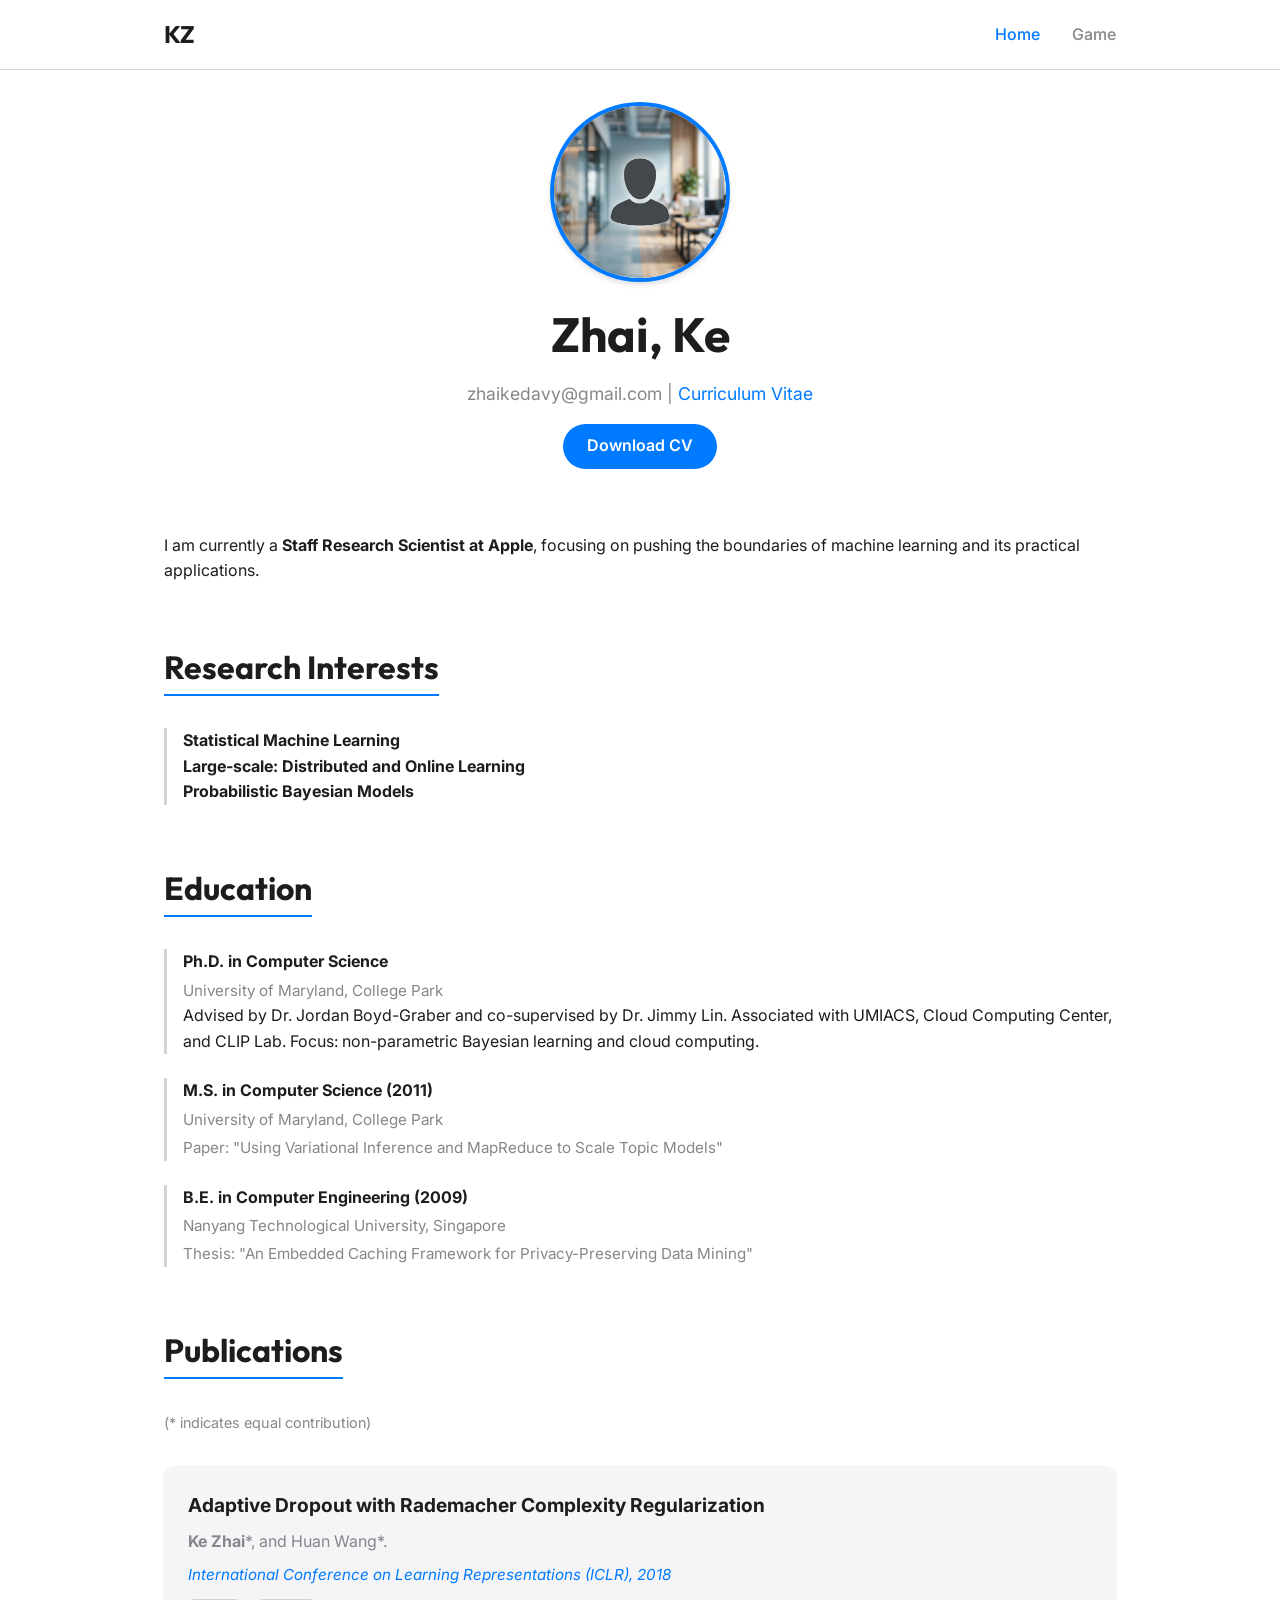
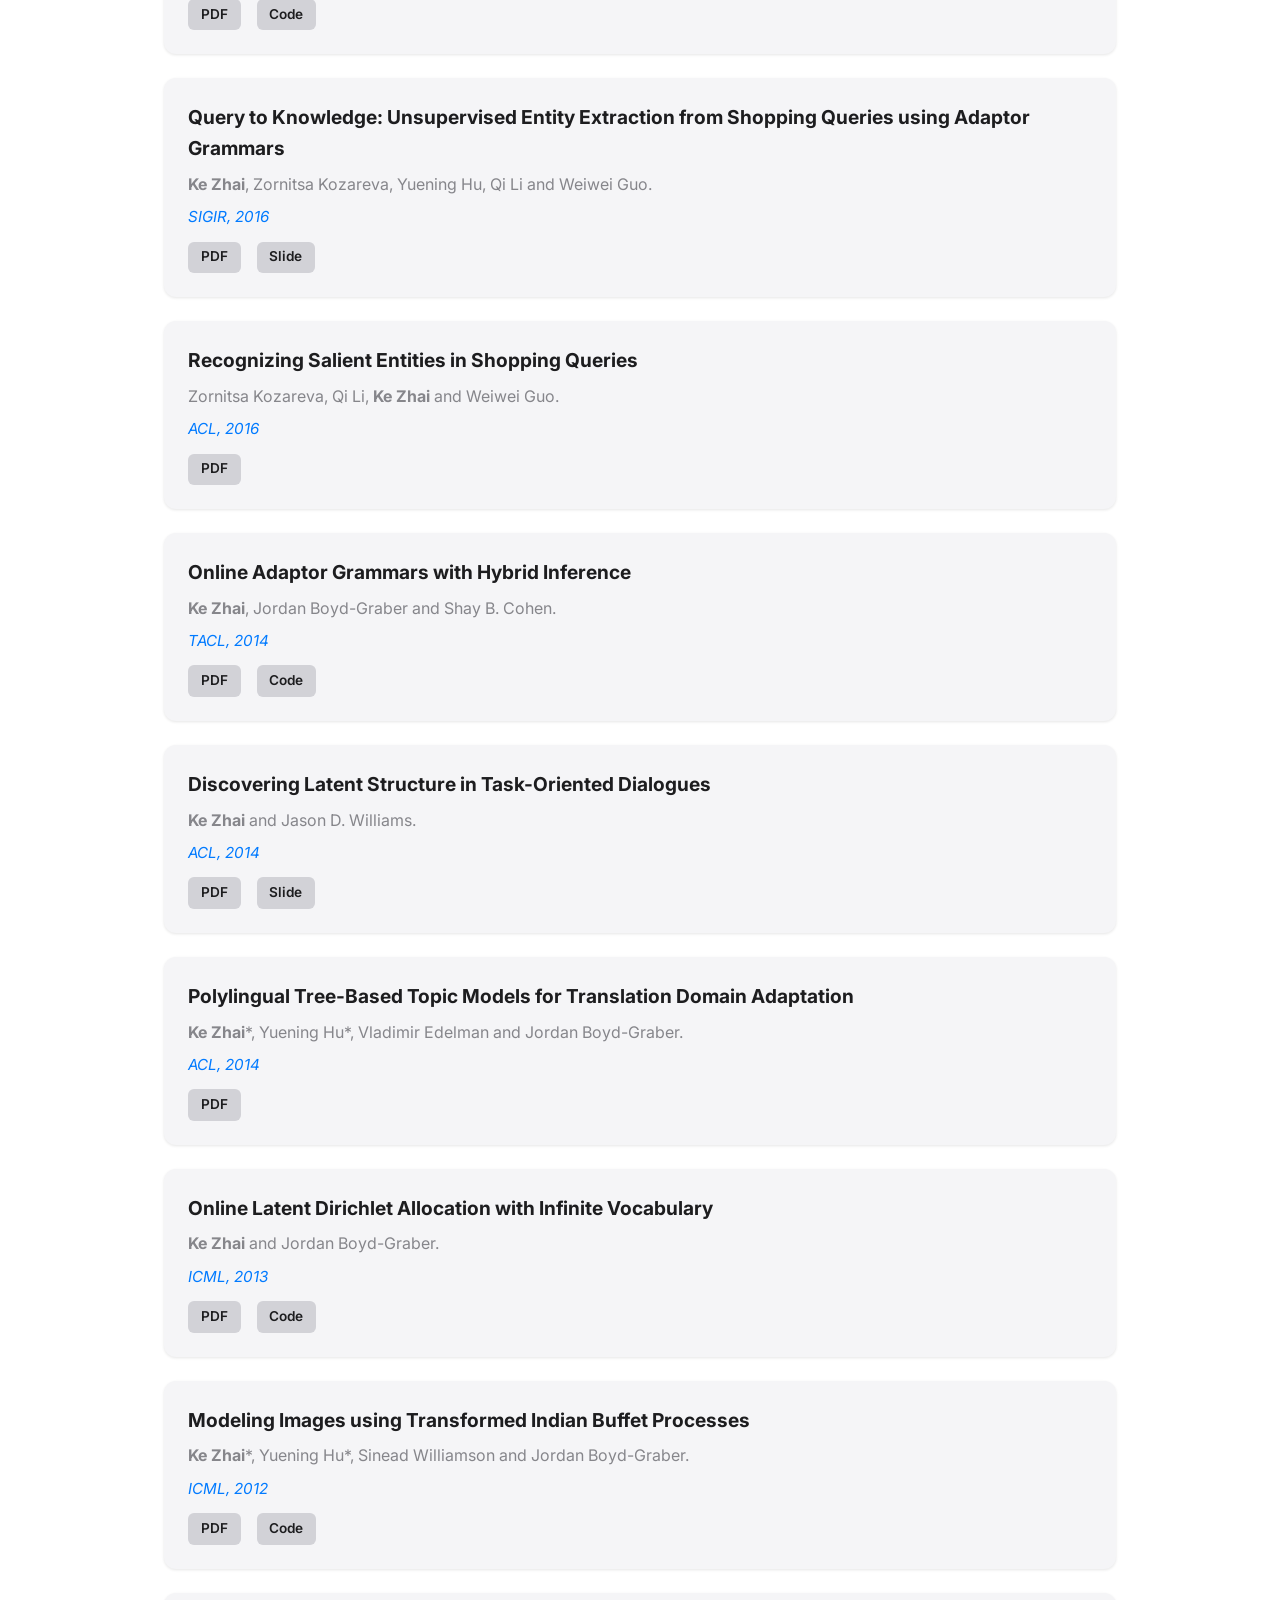
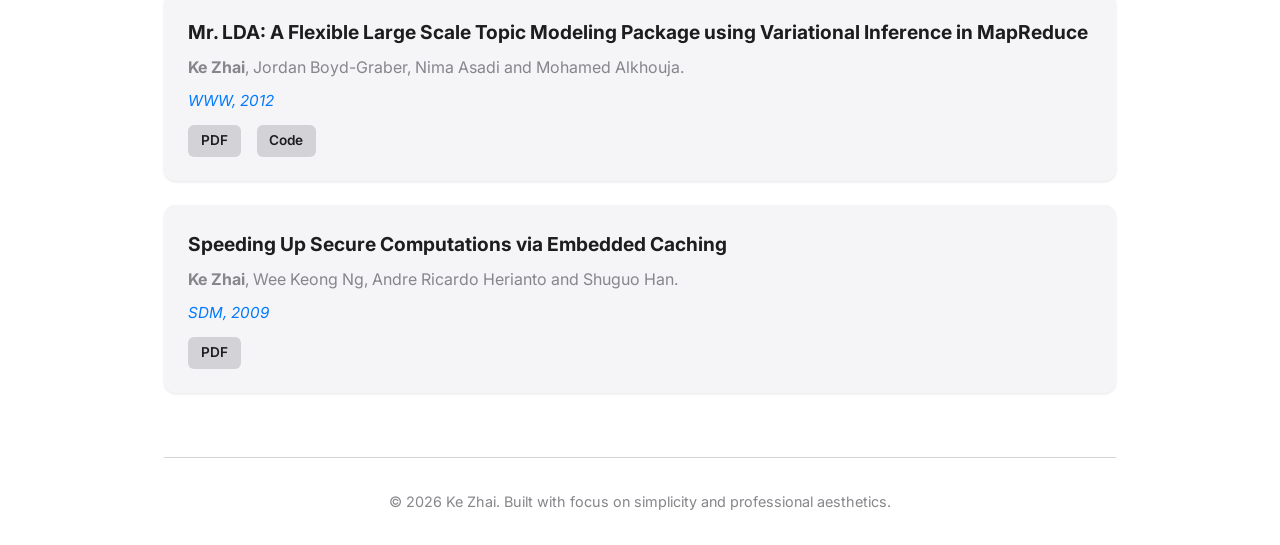
==== commit c6e58439: "update game tab" ====
--- a/index.html
+++ b/index.html
@@ -12,6 +12,16 @@
     <link rel="stylesheet" href="./css/index.css">
 </head>
 <body>
+
+    <nav class="main-nav">
+        <div class="nav-container">
+            <a href="index.html" class="nav-logo">KZ</a>
+            <ul class="nav-links">
+                <li><a href="index.html" class="active">Home</a></li>
+                <li><a href="game.html">Game</a></li>
+            </ul>
+        </div>
+    </nav>
 
     <div class="container">
         <header>
--- a/css/index.css
+++ b/css/index.css
@@ -12,6 +12,7 @@
     --font-main: 'Inter', -apple-system, BlinkMacSystemFont, sans-serif;
     --font-heading: 'Outfit', sans-serif;
     --max-width: 1000px;
+    --nav-height: 70px;
 }
 
 @media (prefers-color-scheme: dark) {
@@ -42,7 +43,62 @@
 .container {
     max-width: var(--max-width);
     margin: 0 auto;
-    padding: 2rem 1.5rem;
+    padding: calc(var(--nav-height) + 2rem) 1.5rem 2rem;
+}
+
+/* Navigation */
+.main-nav {
+    position: fixed;
+    top: 0;
+    left: 0;
+    right: 0;
+    height: var(--nav-height);
+    background: rgba(255, 255, 255, 0.8);
+    backdrop-filter: blur(10px);
+    -webkit-backdrop-filter: blur(10px);
+    border-bottom: 1px solid var(--border);
+    z-index: 1000;
+}
+
+@media (prefers-color-scheme: dark) {
+    .main-nav {
+        background: rgba(0, 0, 0, 0.8);
+    }
+}
+
+.nav-container {
+    max-width: var(--max-width);
+    margin: 0 auto;
+    height: 100%;
+    display: flex;
+    justify-content: space-between;
+    align-items: center;
+    padding: 0 1.5rem;
+}
+
+.nav-logo {
+    font-family: var(--font-heading);
+    font-weight: 700;
+    font-size: 1.5rem;
+    color: var(--text) !important;
+    text-decoration: none !important;
+}
+
+.nav-links {
+    display: flex;
+    gap: 2rem;
+    list-style: none;
+}
+
+.nav-links a {
+    color: var(--text-muted);
+    font-weight: 500;
+    transition: color 0.2s ease;
+}
+
+.nav-links a:hover, .nav-links a.active {
+    color: var(--primary);
+    text-decoration: none;
 }
 
 /* Typography */
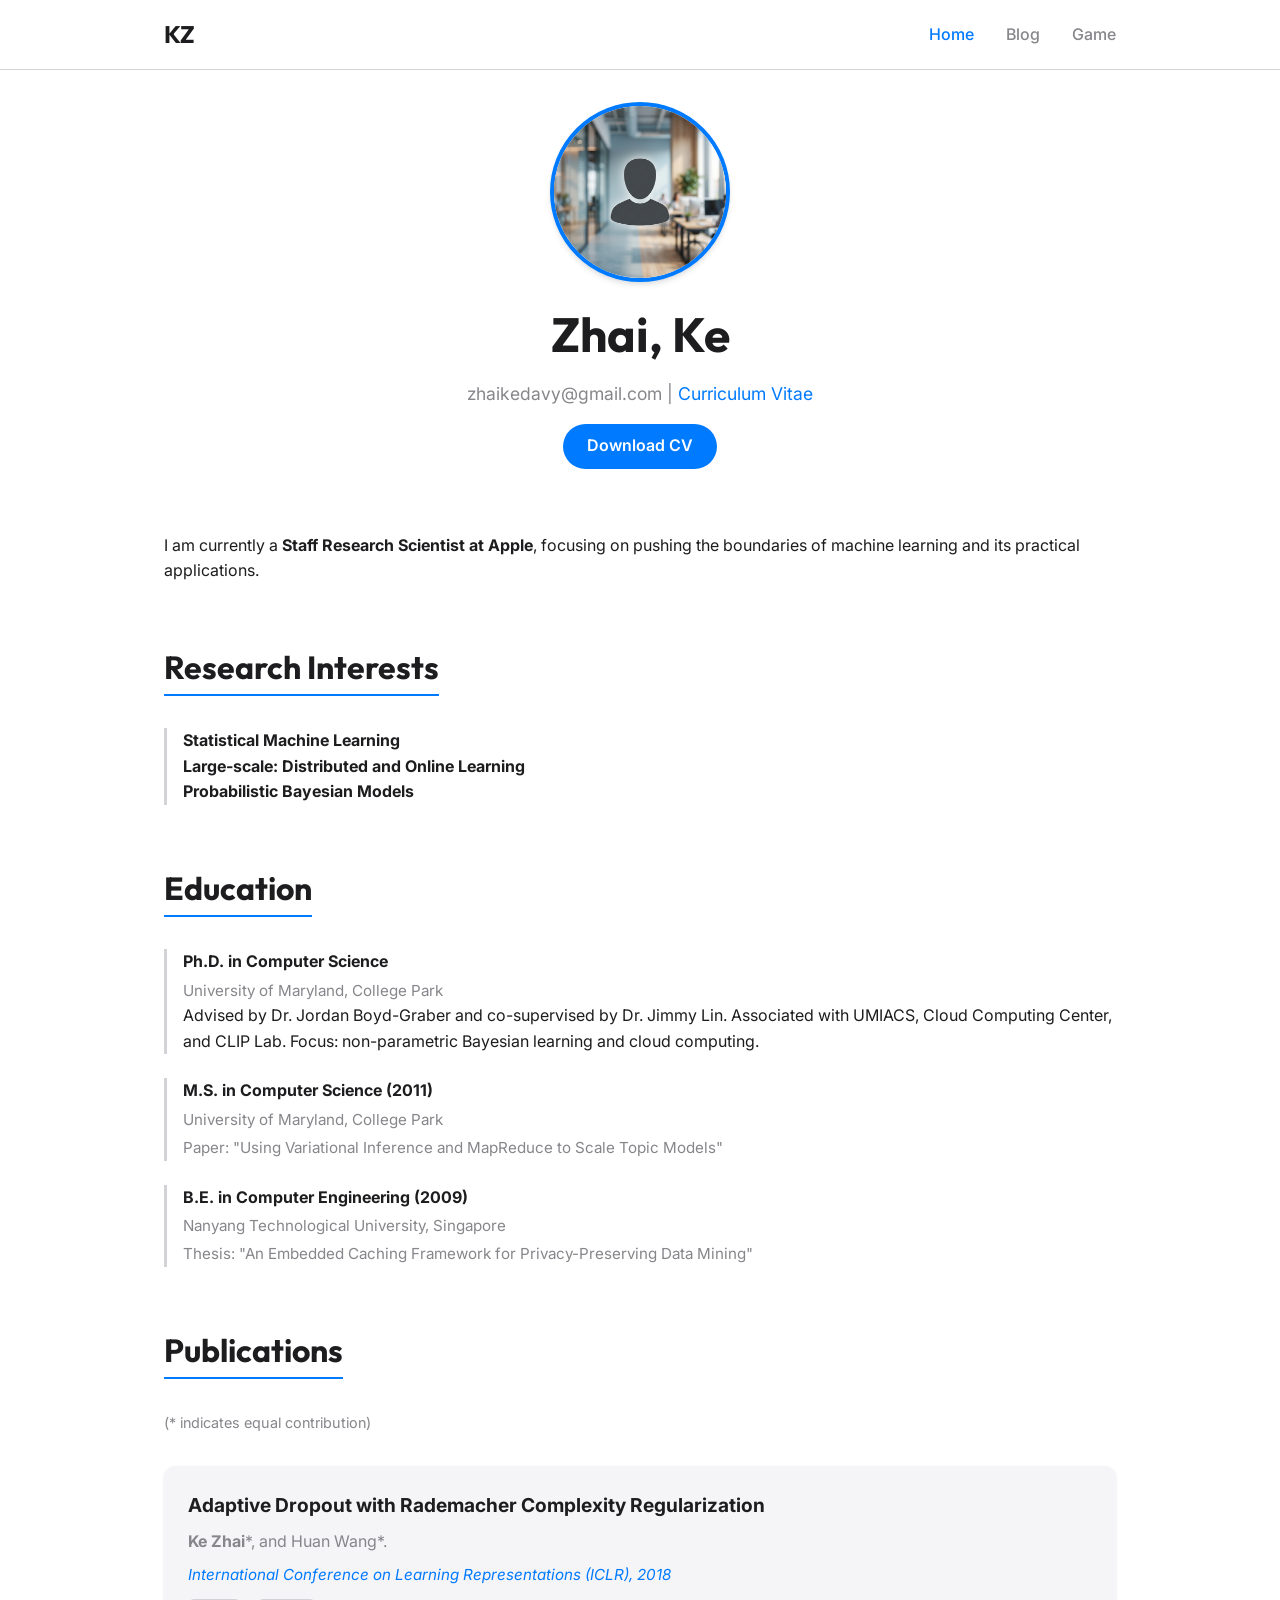
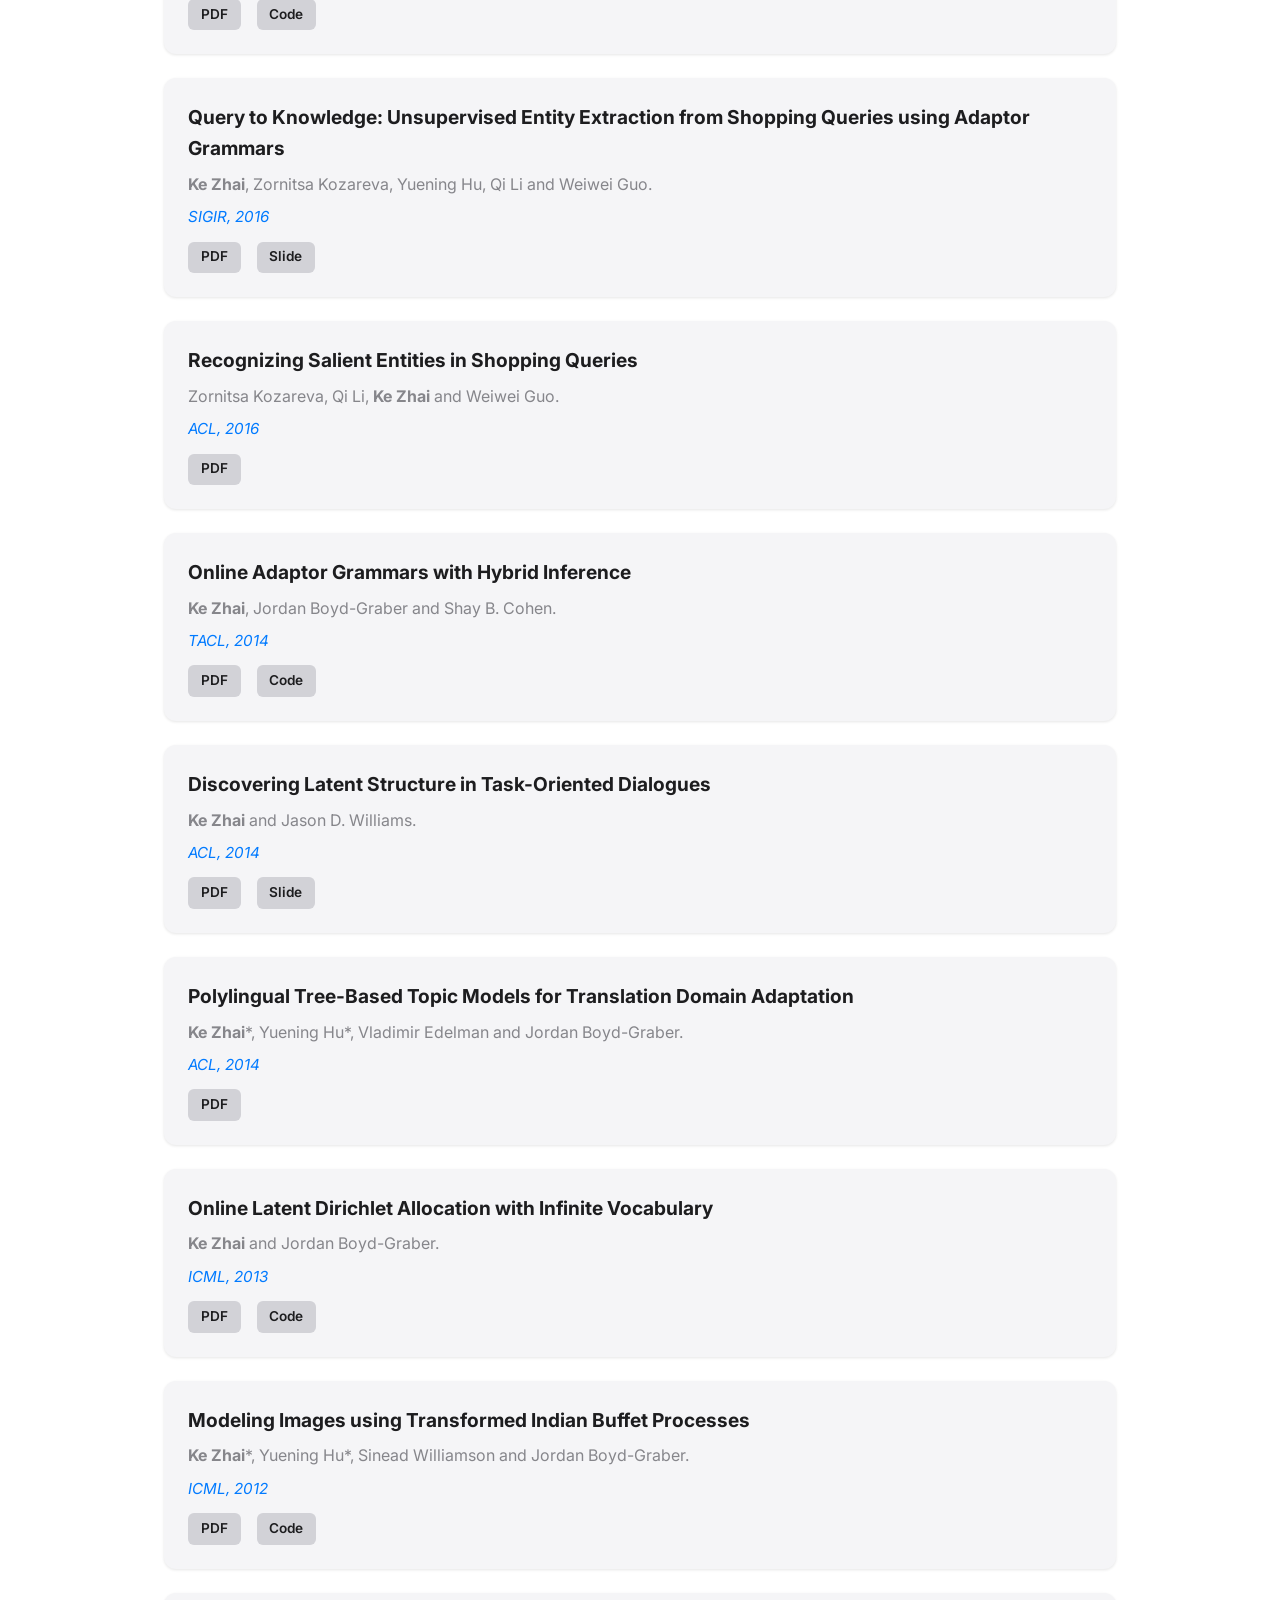
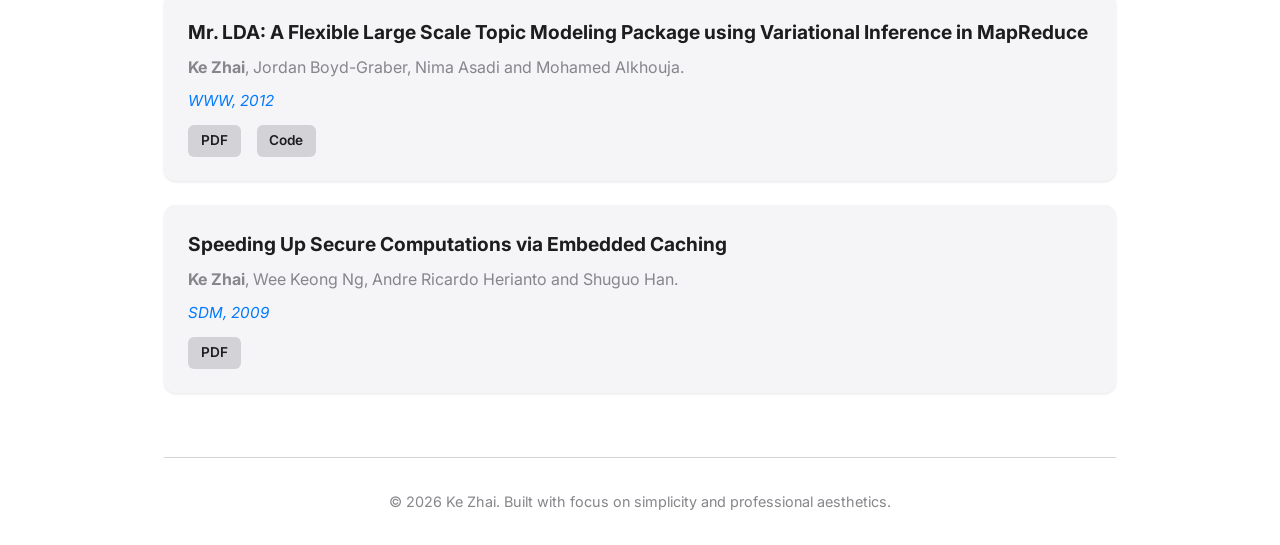
==== commit 689add08: "update blog page" ====
--- a/index.html
+++ b/index.html
@@ -18,6 +18,7 @@
             <a href="index.html" class="nav-logo">KZ</a>
             <ul class="nav-links">
                 <li><a href="index.html" class="active">Home</a></li>
+                <li><a href="blog.html">Blog</a></li>
                 <li><a href="game.html">Game</a></li>
             </ul>
         </div>
--- a/css/index.css
+++ b/css/index.css
@@ -255,9 +255,74 @@
     text-decoration: none;
 }
 
+/* Blog Card */
+.blog-card {
+    background: var(--secondary-bg);
+    padding: 2rem;
+    border-radius: 12px;
+    margin-bottom: 2rem;
+    box-shadow: 0 1px 3px rgba(0,0,0,0.1);
+    transition: transform 0.2s ease, box-shadow 0.2s ease;
+}
+
+.blog-card:hover {
+    transform: translateY(-4px);
+    box-shadow: var(--card-shadow);
+}
+
+.blog-title {
+    font-family: var(--font-heading);
+    font-weight: 700;
+    font-size: 1.5rem;
+    display: block;
+    margin-bottom: 0.5rem;
+    color: var(--text);
+    text-decoration: none;
+}
+
+.blog-title:hover {
+    color: var(--primary);
+    text-decoration: underline;
+}
+
+.blog-meta {
+    font-size: 0.9rem;
+    color: var(--text-muted);
+    margin-bottom: 1rem;
+    display: flex;
+    align-items: center;
+    gap: 0.5rem;
+}
+
+.blog-excerpt {
+    color: var(--text);
+    margin-bottom: 1.5rem;
+    line-height: 1.7;
+}
+
+.read-more {
+    display: inline-block;
+    padding: 0.5rem 1.2rem;
+    background-color: var(--primary);
+    color: white;
+    border-radius: 999px;
+    font-weight: 600;
+    font-size: 0.9rem;
+    transition: background-color 0.2s ease, transform 0.2s ease;
+    text-decoration: none;
+}
+
+.read-more:hover {
+    background-color: var(--primary-hover);
+    color: white;
+    text-decoration: none;
+    transform: translateY(-2px);
+}
+
 /* Responsive */
 @media (max-width: 768px) {
     h1 { font-size: 2.2rem; }
     header { margin-bottom: 2rem; }
     .profile-img { width: 140px; height: 140px; }
-}
+    .blog-card { padding: 1.5rem; }
+}
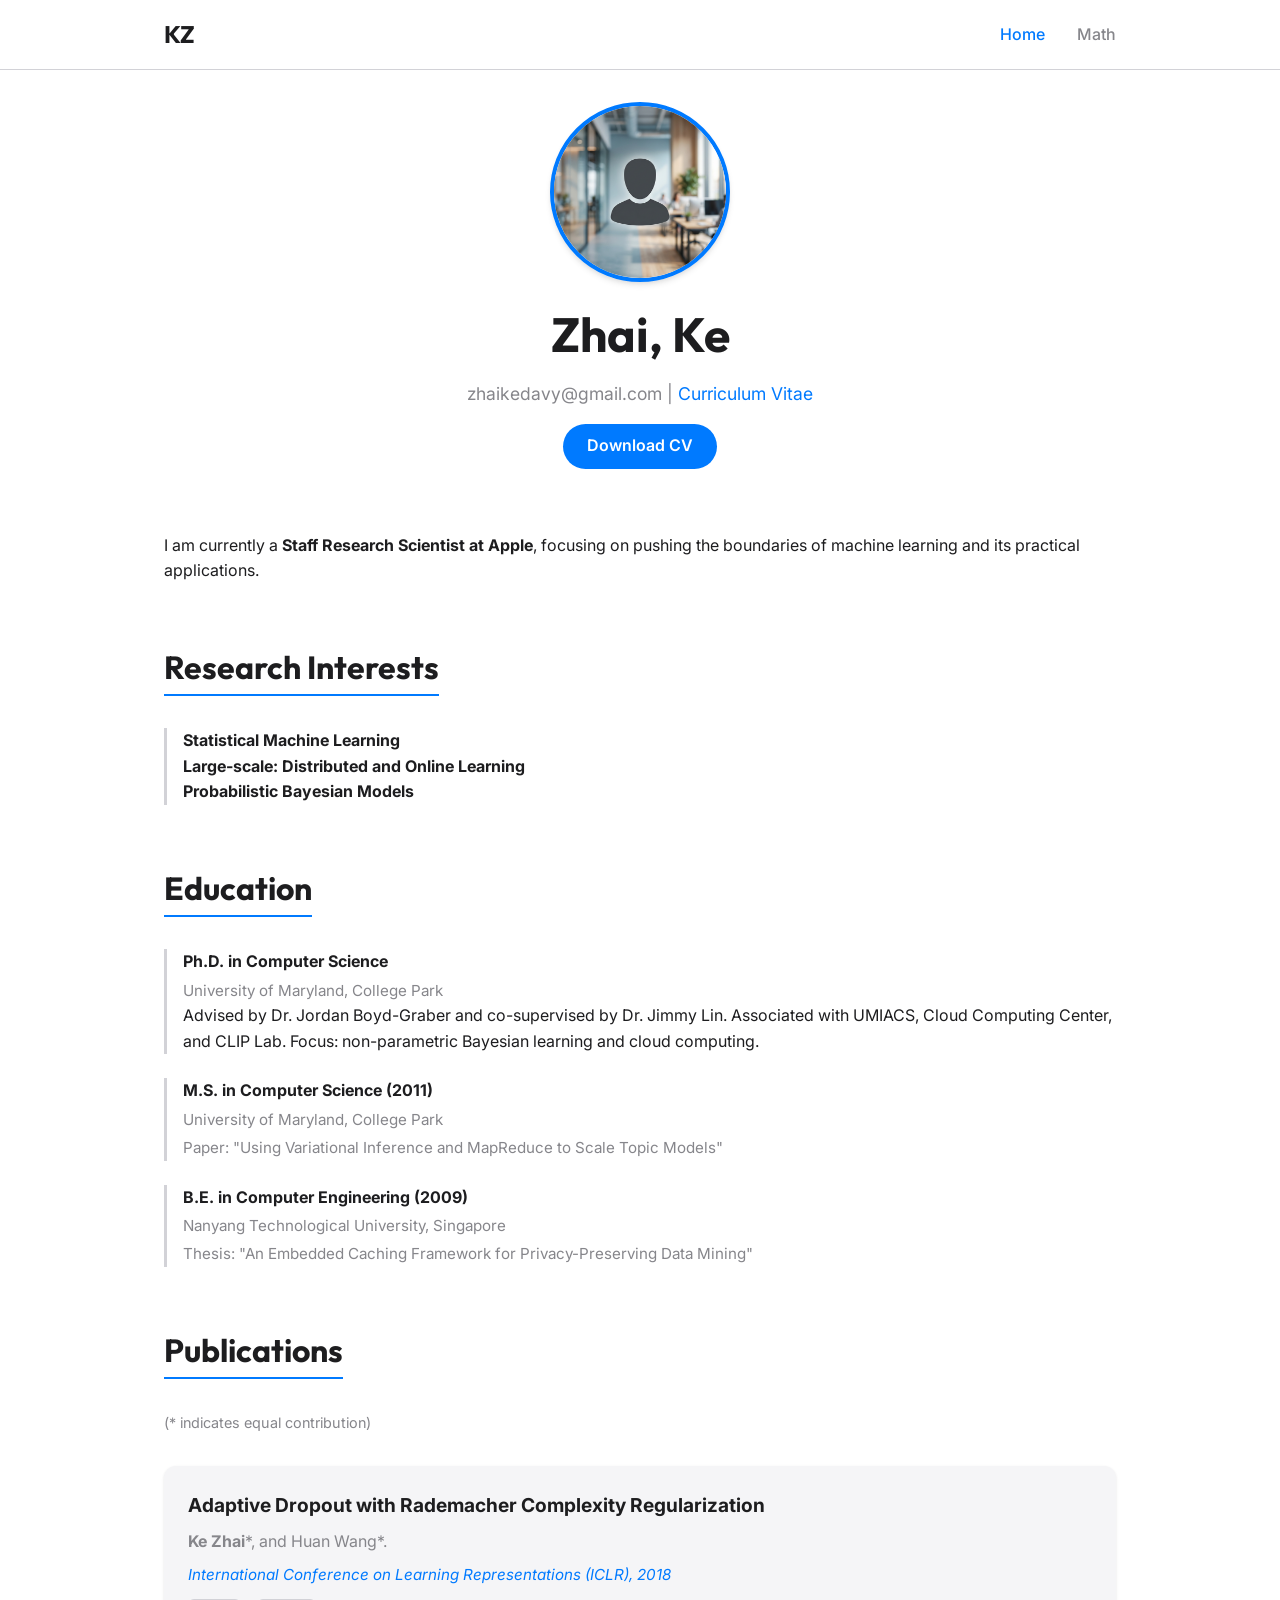
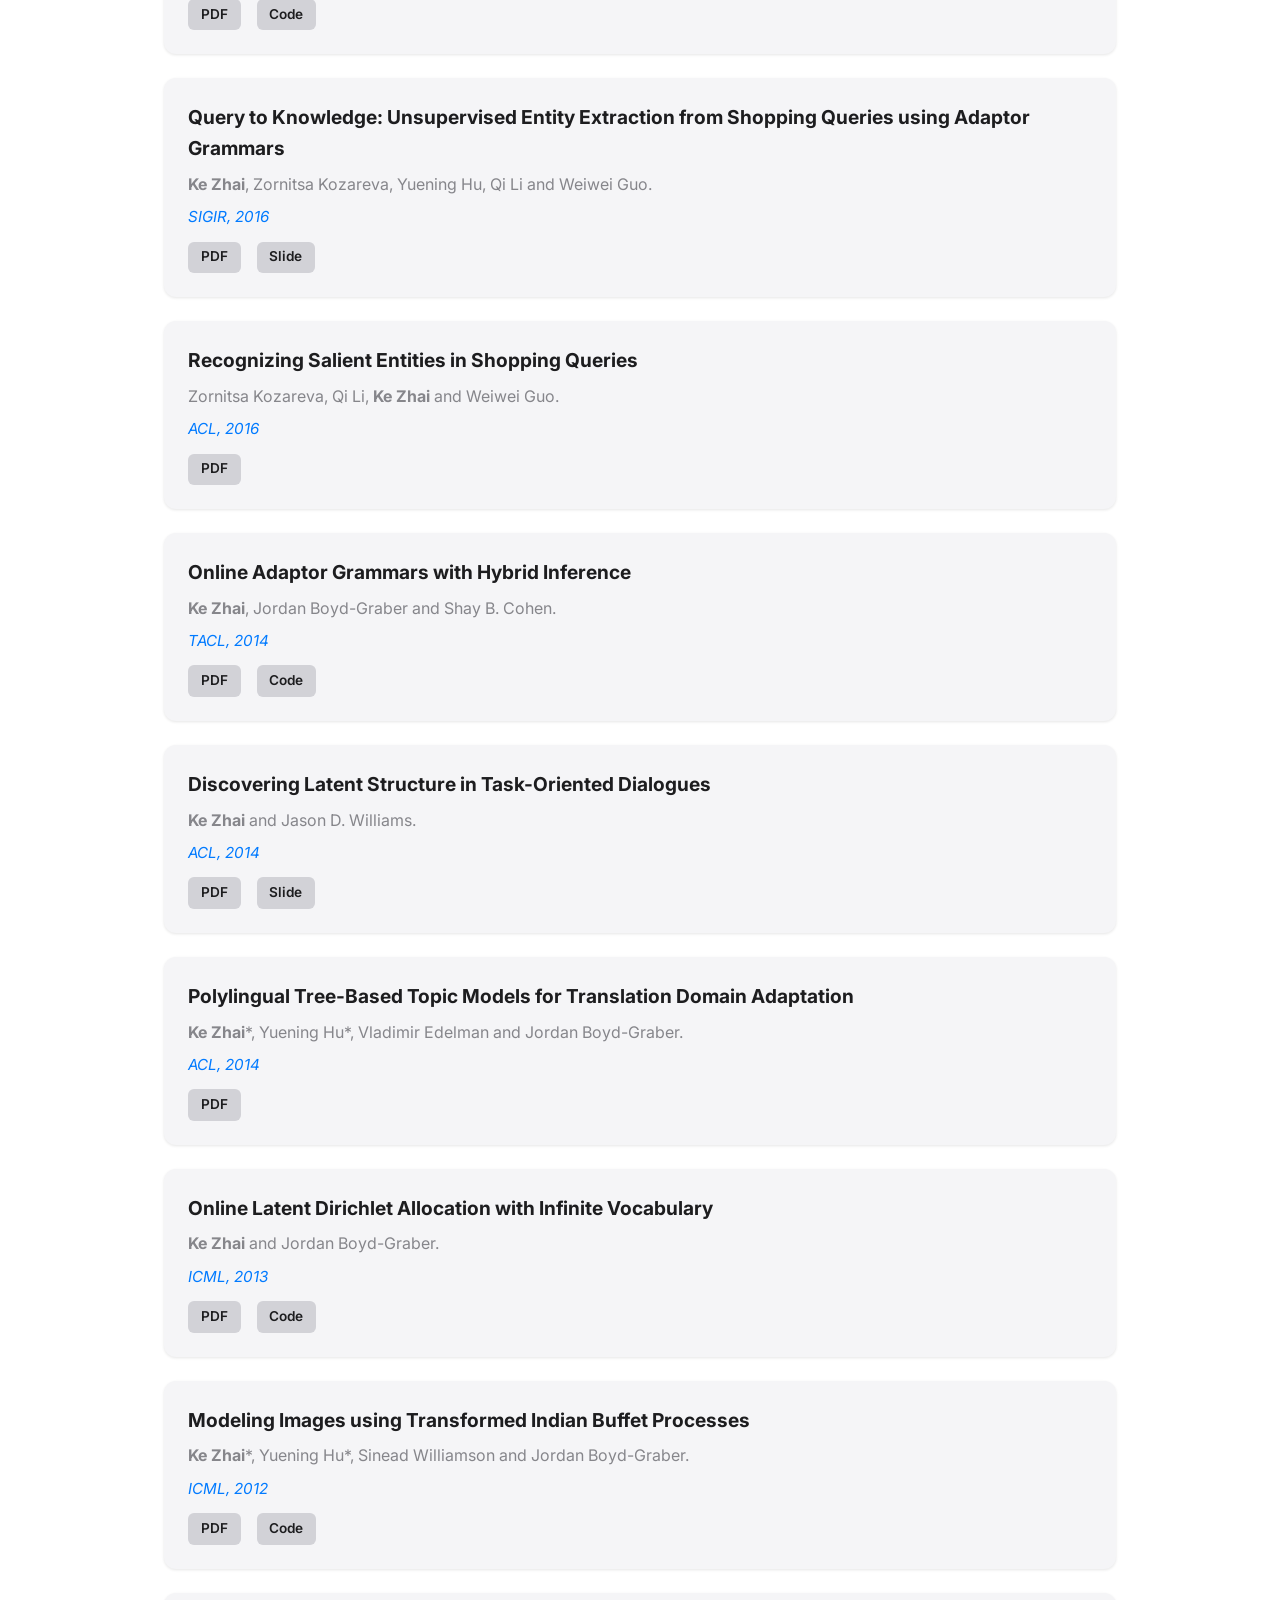
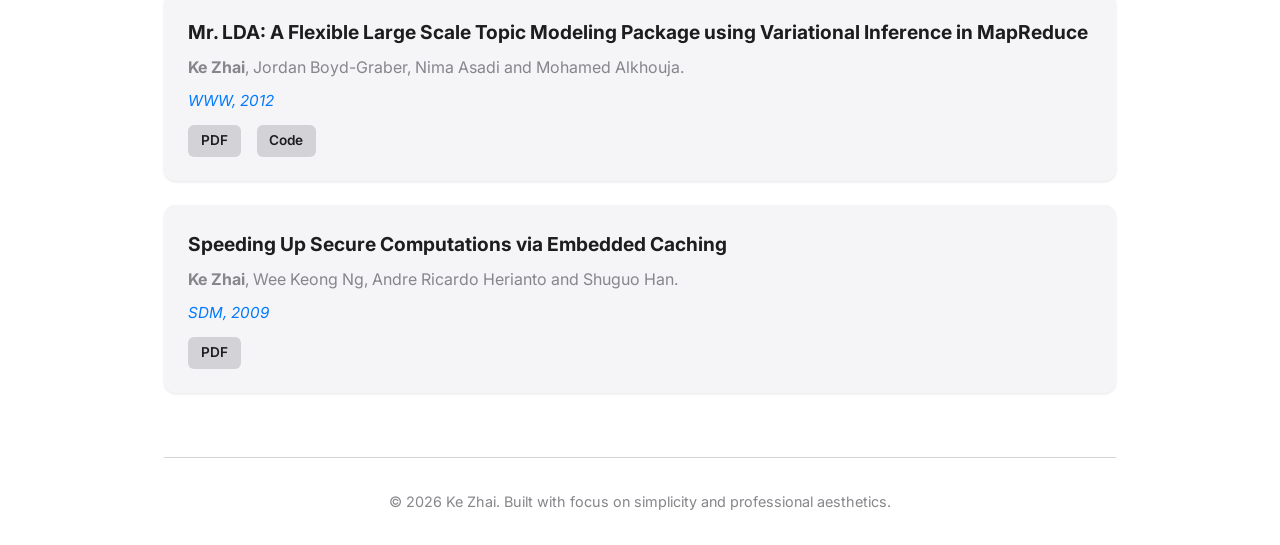
==== commit 0505de93: "update" ====
--- a/index.html
+++ b/index.html
@@ -18,8 +18,7 @@
             <a href="index.html" class="nav-logo">KZ</a>
             <ul class="nav-links">
                 <li><a href="index.html" class="active">Home</a></li>
-                <li><a href="blog.html">Blog</a></li>
-                <li><a href="game.html">Game</a></li>
+                <li><a href="math.html">Math</a></li>
             </ul>
         </div>
     </nav>
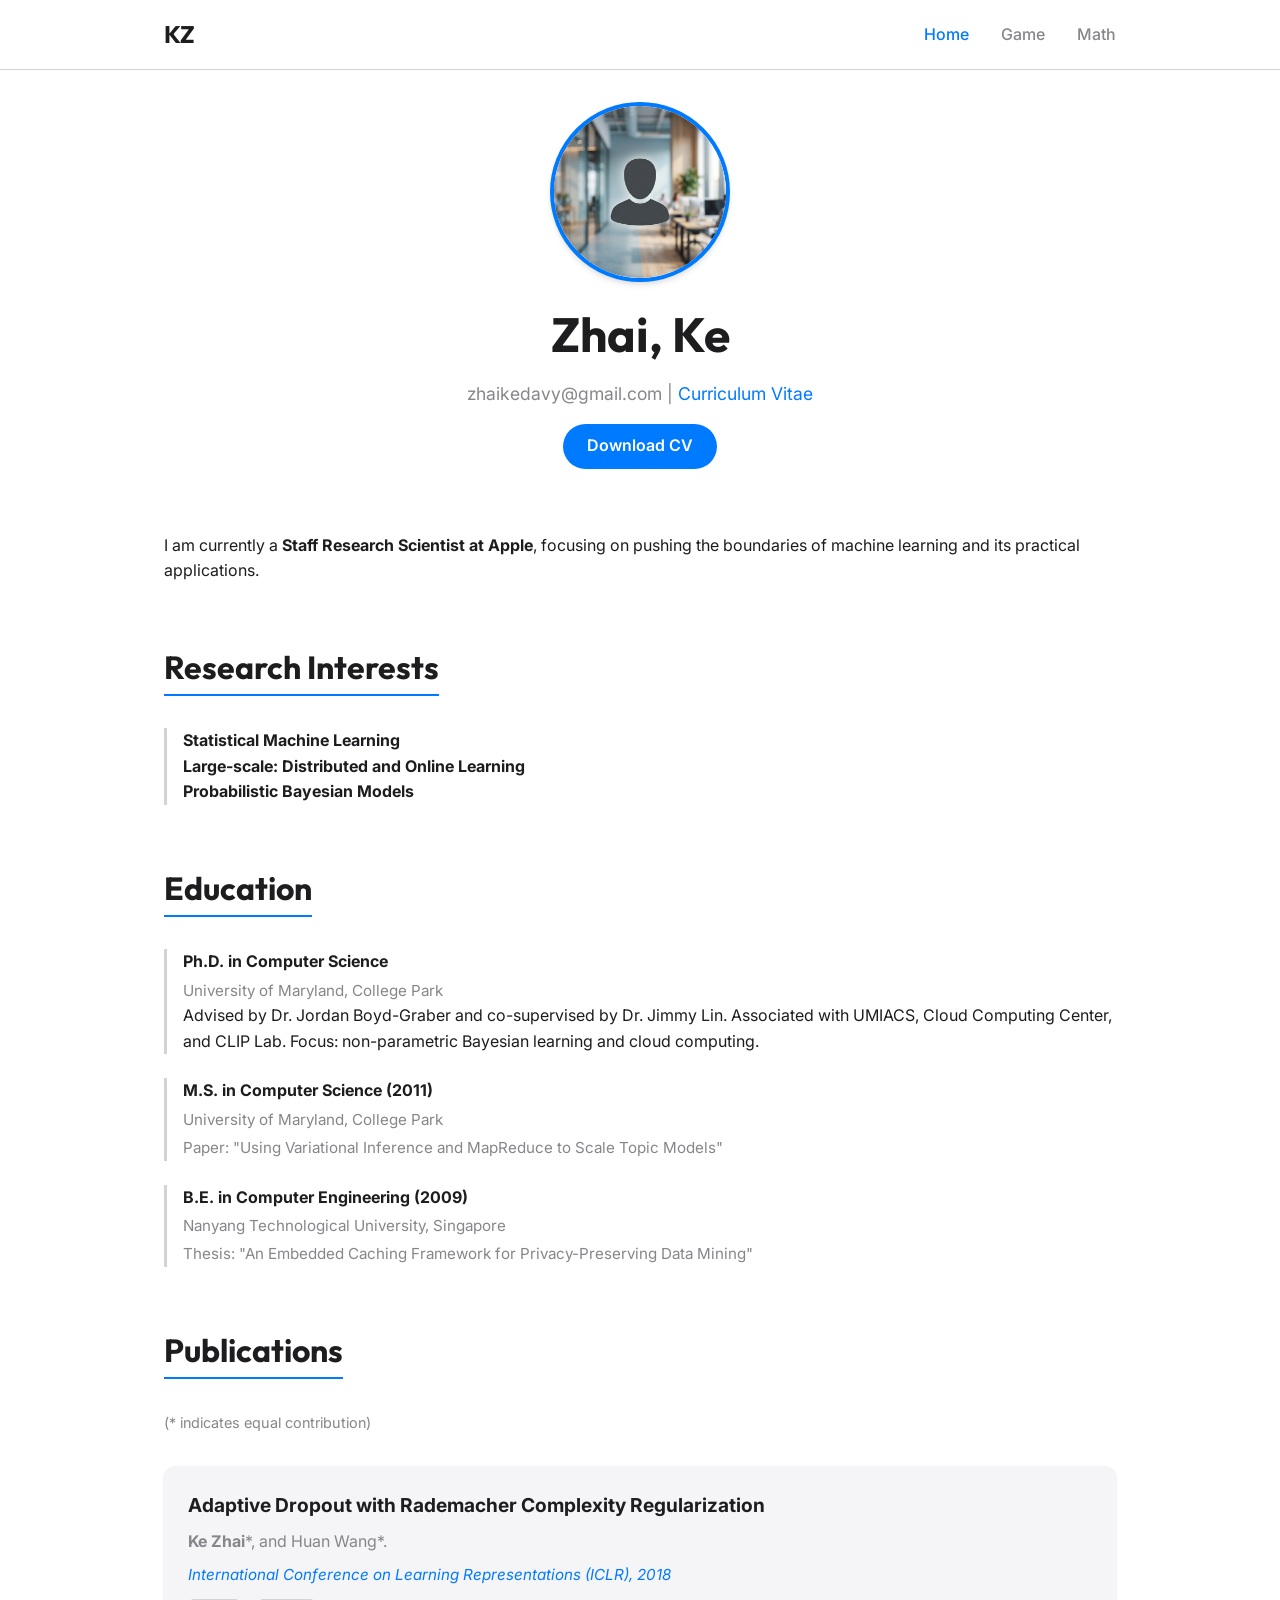
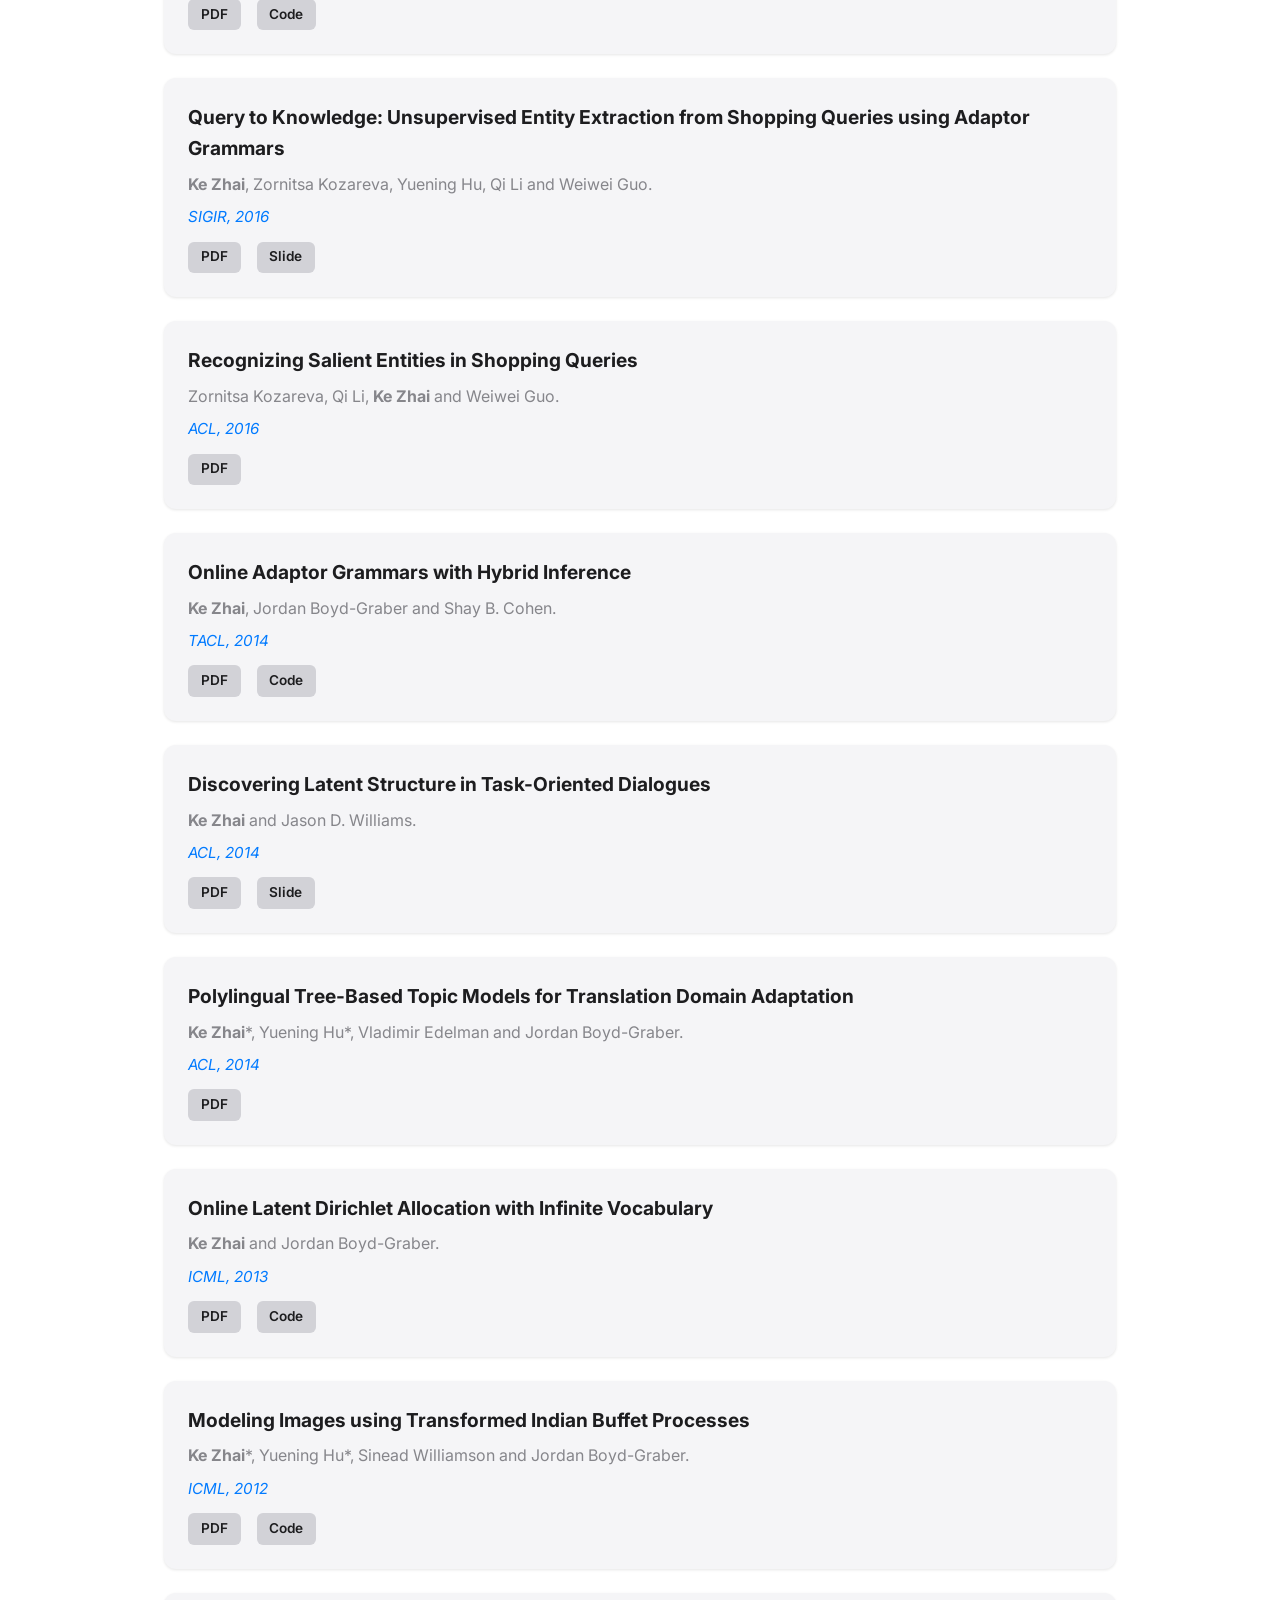
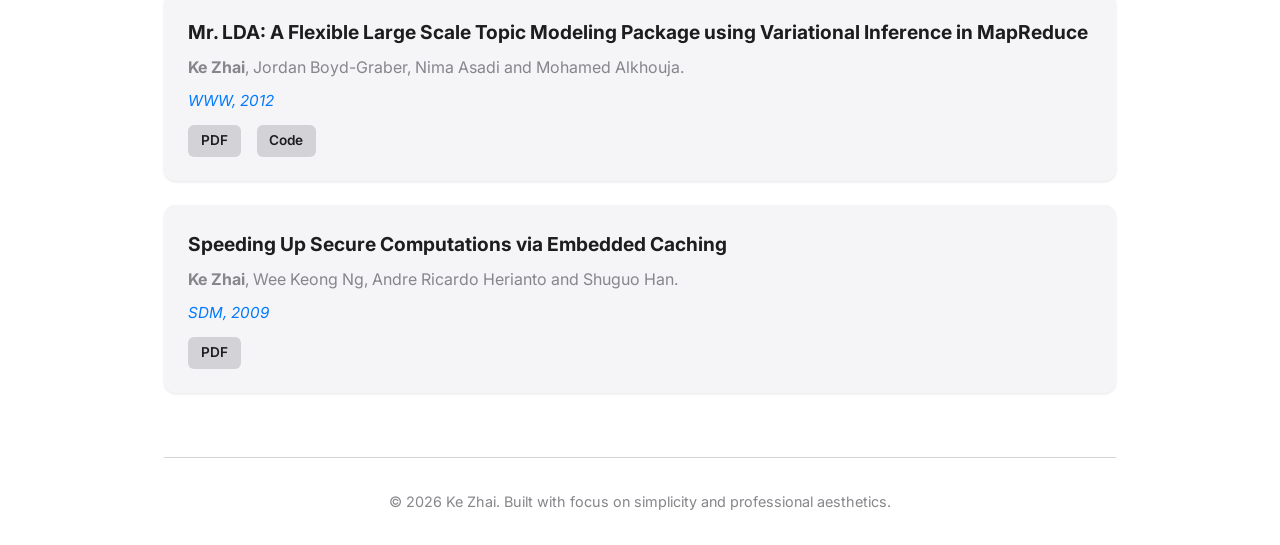
==== commit f0617a78: "bring back game page" ====
--- a/index.html
+++ b/index.html
@@ -18,6 +18,7 @@
             <a href="index.html" class="nav-logo">KZ</a>
             <ul class="nav-links">
                 <li><a href="index.html" class="active">Home</a></li>
+                <li><a href="game.html">Game</a></li>
                 <li><a href="math.html">Math</a></li>
             </ul>
         </div>
